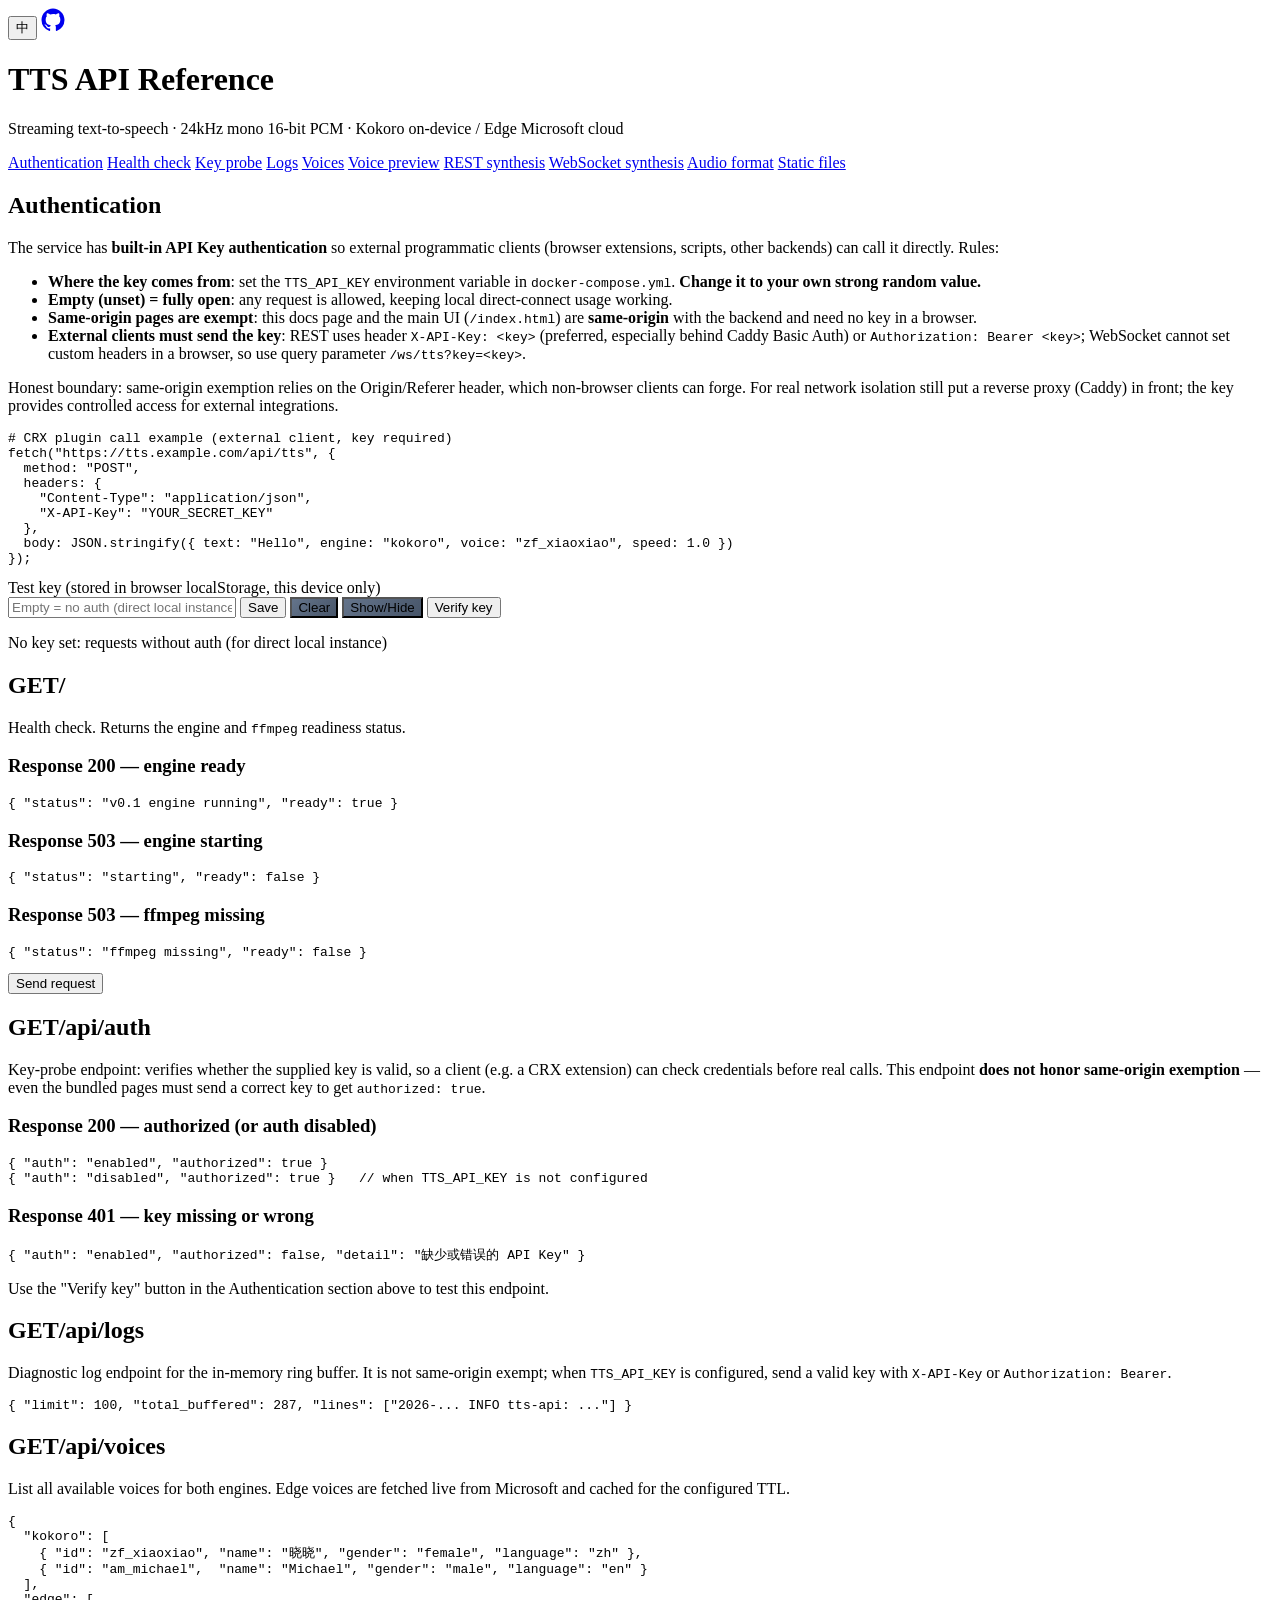
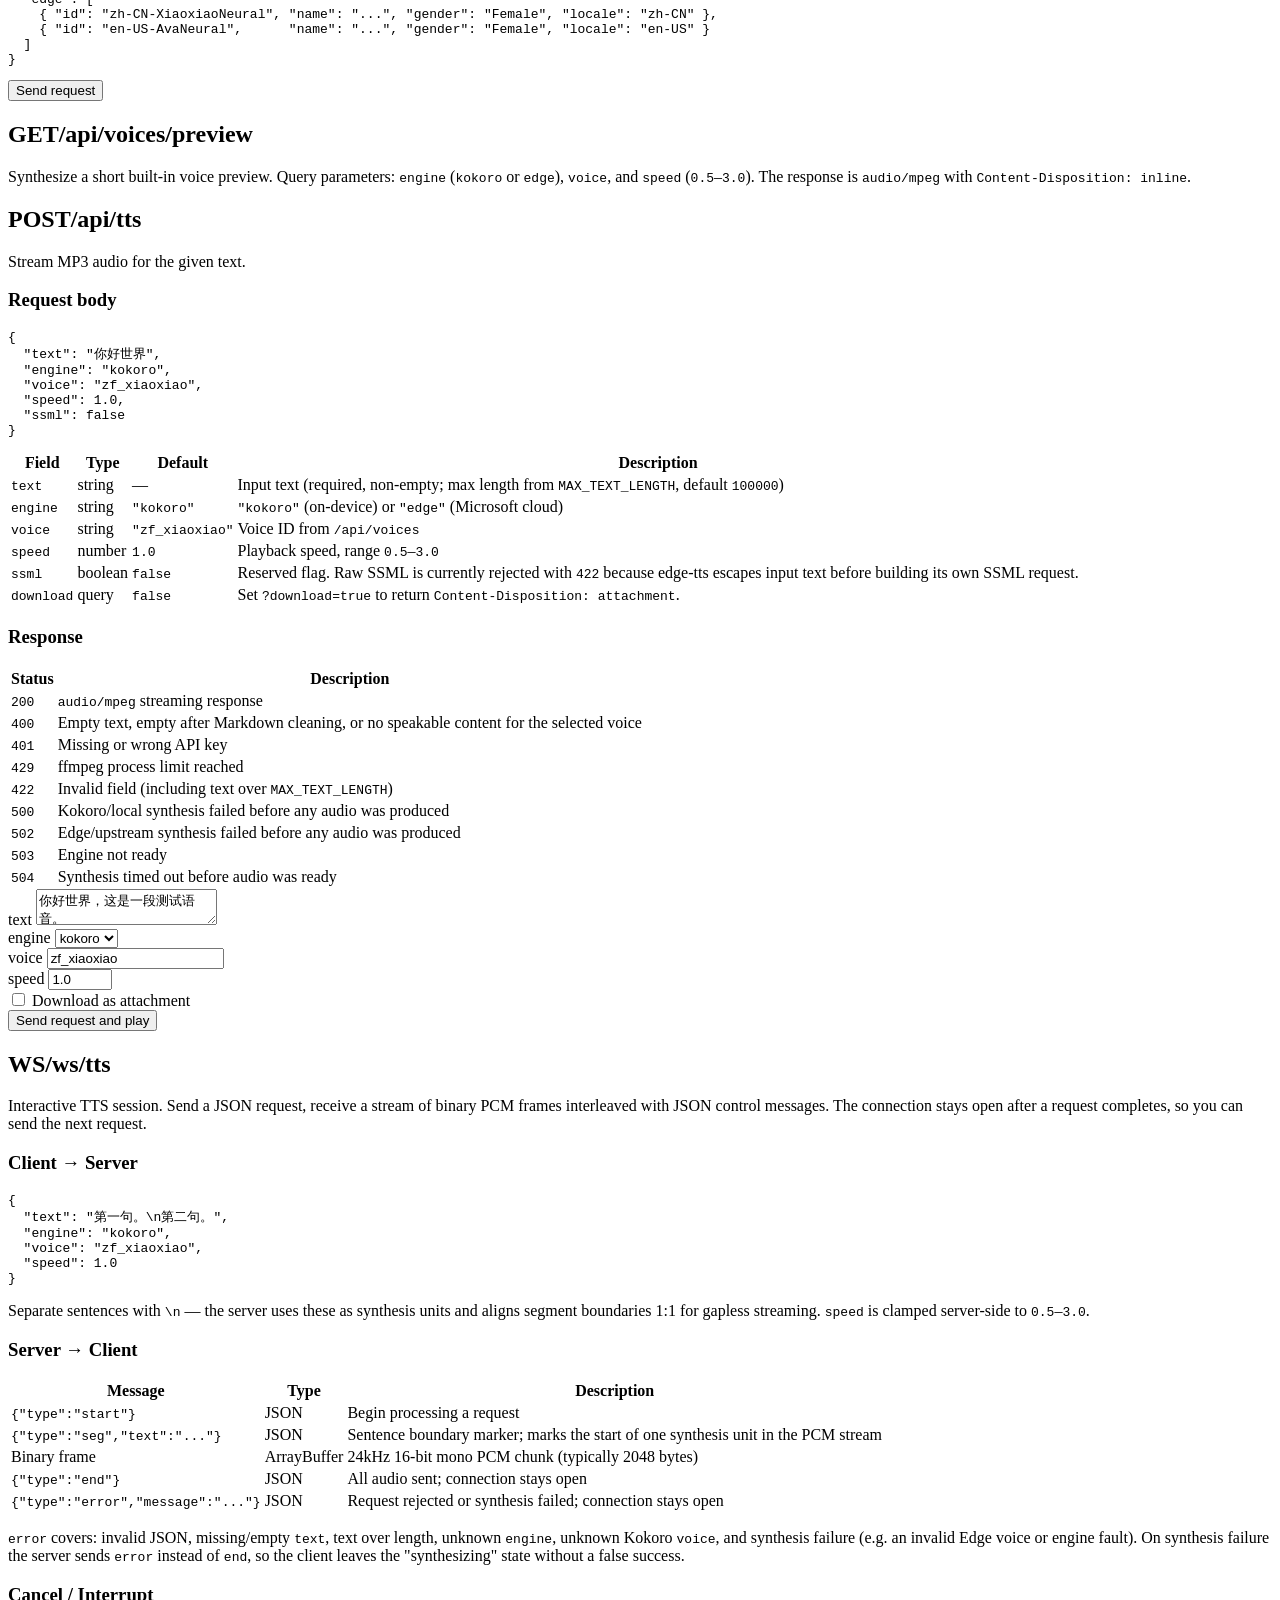
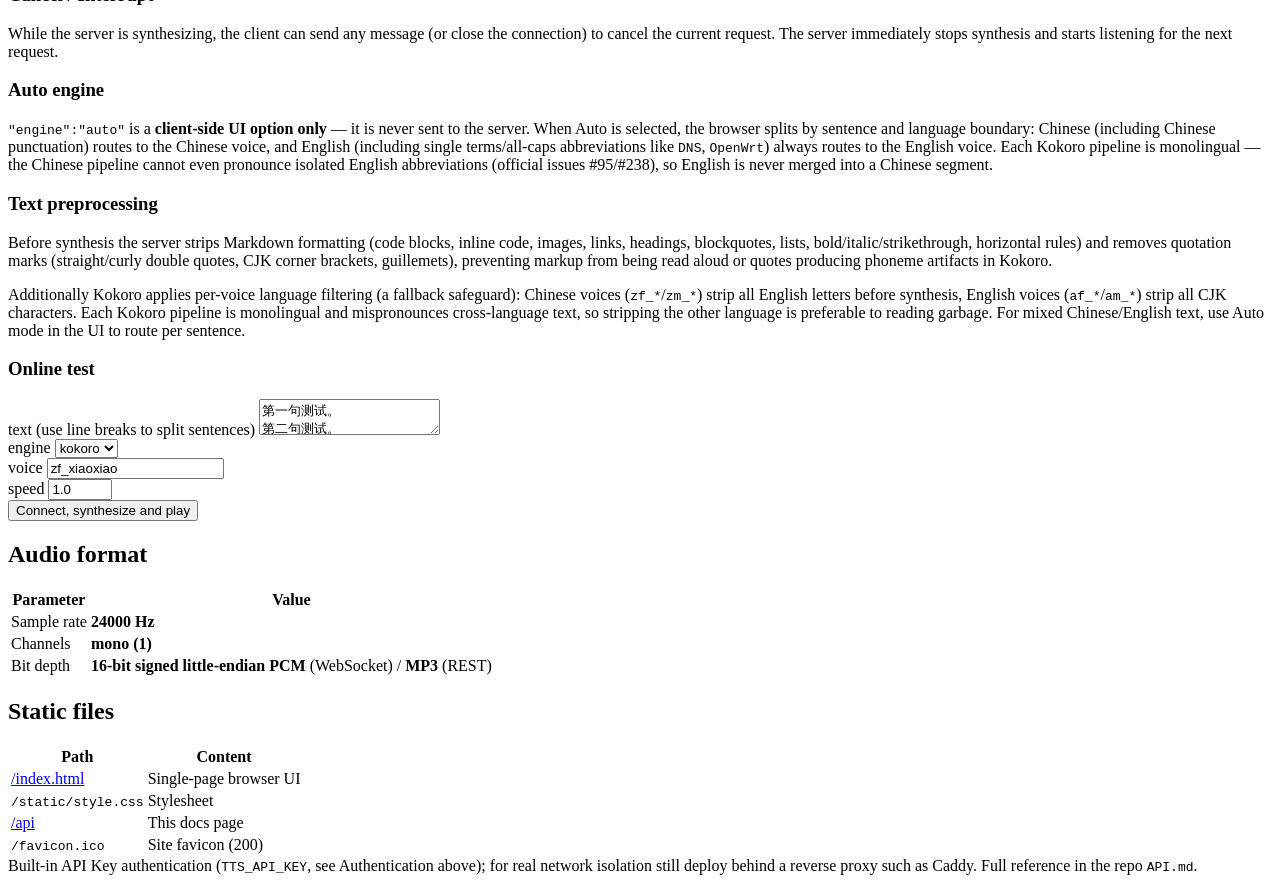
==== api.html @ 34ee11f2 "TTS-API: streamable dual-engine TTS with ready-to-run Docker. Serve the real favicon and TTS-API bra" ====
<!DOCTYPE html>
<html lang="en">
<head>
    <meta charset="UTF-8">
    <meta name="viewport" content="width=device-width, initial-scale=1.0">
    <title id="docTitle">TTS API Reference</title>
    <!-- 样式抽到共享 style.css，全部作用域限定在 body.api-doc 下 -->
    <link rel="stylesheet" href="/static/style.css">
    <link rel="icon" href="/favicon.ico">
</head>
<body class="api-doc">
    <div class="wrap">
        <div class="top-actions">
            <button class="lang-btn" id="langBtn" onclick="toggleLang()" title="中文 / English"><span id="langLabel">中</span></button>
            <a href="https://github.com/babutree/TTS-API" target="_blank" rel="noopener noreferrer" title="GitHub" class="gh-link">
                <svg viewBox="0 0 24 24" width="24" height="24" fill="currentColor" aria-hidden="true">
                    <path d="M12 .5C5.73.5.5 5.73.5 12a11.5 11.5 0 0 0 7.86 10.92c.575.106.785-.25.785-.555 0-.274-.01-1.002-.015-1.967-3.196.695-3.87-1.54-3.87-1.54-.523-1.328-1.276-1.682-1.276-1.682-1.043-.713.08-.699.08-.699 1.153.081 1.76 1.184 1.76 1.184 1.026 1.758 2.692 1.25 3.348.956.104-.743.401-1.25.73-1.538-2.552-.29-5.236-1.276-5.236-5.68 0-1.255.448-2.28 1.183-3.084-.119-.29-.513-1.459.112-3.042 0 0 .965-.309 3.163 1.178a10.98 10.98 0 0 1 2.88-.388c.977.004 1.962.132 2.88.388 2.196-1.487 3.16-1.178 3.16-1.178.626 1.583.232 2.752.114 3.042.737.804 1.182 1.829 1.182 3.084 0 4.415-2.688 5.386-5.248 5.671.413.356.78 1.057.78 2.131 0 1.539-.014 2.779-.014 3.157 0 .308.207.667.79.554A11.5 11.5 0 0 0 23.5 12C23.5 5.73 18.27.5 12 .5z"/>
                </svg>
            </a>
        </div>
        <h1 data-i18n="pageTitle">TTS API Reference</h1>
        <p class="sub" data-i18n="sub">Streaming text-to-speech · 24kHz mono 16-bit PCM · Kokoro on-device / Edge Microsoft cloud</p>

        <div class="toc">
            <a href="#auth" data-i18n="tocAuth">Authentication</a>
            <a href="#health" data-i18n="tocHealth">Health check</a>
            <a href="#auth-probe" data-i18n="tocAuthProbe">Key probe</a>
            <a href="#logs" data-i18n="tocLogs">Logs</a>
            <a href="#voices" data-i18n="tocVoices">Voices</a>
            <a href="#preview" data-i18n="tocPreview">Voice preview</a>
            <a href="#tts" data-i18n="tocTts">REST synthesis</a>
            <a href="#ws" data-i18n="tocWs">WebSocket synthesis</a>
            <a href="#format" data-i18n="tocFormat">Audio format</a>
            <a href="#static" data-i18n="tocStatic">Static files</a>
        </div>

        <h2 id="auth" data-i18n="authTitle">Authentication</h2>
        <p data-i18n-html="authIntro">The service has <strong>built-in API Key authentication</strong> so external programmatic clients (browser extensions, scripts, other backends) can call it directly. Rules:</p>
        <ul>
            <li data-i18n-html="authLi1"><strong>Where the key comes from</strong>: set the <code>TTS_API_KEY</code> environment variable in <code>docker-compose.yml</code>. <strong>Change it to your own strong random value.</strong></li>
            <li data-i18n-html="authLi2"><strong>Empty (unset) = fully open</strong>: any request is allowed, keeping local direct-connect usage working.</li>
            <li data-i18n-html="authLi3"><strong>Same-origin pages are exempt</strong>: this docs page and the main UI (<code>/index.html</code>) are <strong>same-origin</strong> with the backend and need no key in a browser.</li>
            <li data-i18n-html="authLi4"><strong>External clients must send the key</strong>: REST uses header <code>X-API-Key: &lt;key&gt;</code> (preferred, especially behind Caddy Basic Auth) or <code>Authorization: Bearer &lt;key&gt;</code>; WebSocket cannot set custom headers in a browser, so use query parameter <code>/ws/tts?key=&lt;key&gt;</code>.</li>
        </ul>
        <p class="hint" data-i18n="authHint">Honest boundary: same-origin exemption relies on the Origin/Referer header, which non-browser clients can forge. For real network isolation still put a reverse proxy (Caddy) in front; the key provides controlled access for external integrations.</p>
        <pre><code id="authCode"># CRX plugin call example (external client, key required)
fetch("https://tts.example.com/api/tts", {
  method: "POST",
  headers: {
    "Content-Type": "application/json",
    "X-API-Key": "YOUR_SECRET_KEY"
  },
  body: JSON.stringify({ text: "Hello", engine: "kokoro", voice: "zf_xiaoxiao", speed: 1.0 })
});</code></pre>
        <div class="tester">
            <div class="field">
                <label for="apiKey" data-i18n="keyLabel">Test key (stored in browser localStorage, this device only)</label>
                <div class="row-inline">
                    <input id="apiKey" type="password" data-i18n-ph="keyPh" placeholder="Empty = no auth (direct local instance)" autocomplete="off" style="flex:1; min-width:220px;">
                    <button class="btn btn-sm" onclick="saveKey()" data-i18n="btnSave">Save</button>
                    <button class="btn btn-sm" onclick="clearKey()" style="background:linear-gradient(135deg,#64748b,#475569);" data-i18n="btnClear">Clear</button>
                    <button class="btn btn-sm" onclick="toggleKey()" style="background:linear-gradient(135deg,#64748b,#475569);" data-i18n="btnShowHide">Show/Hide</button>
                    <button class="btn btn-sm" onclick="testAuth()" data-i18n="btnVerify">Verify key</button>
                </div>
                <p class="hint" id="keyState"></p>
                <div class="out" id="outAuth"></div>
            </div>
        </div>

        <h2 id="health"><span class="method">GET</span><span class="path">/</span></h2>
        <p data-i18n-html="healthDesc">Health check. Returns the engine and <code>ffmpeg</code> readiness status.</p>
        <h3 data-i18n="healthResp200">Response 200 — engine ready</h3>
        <pre><code>{ "status": "v0.1 engine running", "ready": true }</code></pre>
        <h3 data-i18n="healthResp503">Response 503 — engine starting</h3>
        <pre><code>{ "status": "starting", "ready": false }</code></pre>
        <h3 data-i18n="healthRespFfmpeg">Response 503 — ffmpeg missing</h3>
        <pre><code>{ "status": "ffmpeg missing", "ready": false }</code></pre>
        <div class="tester">
            <div><button class="btn" onclick="testHealth()" data-i18n="btnSend">Send request</button></div>
            <div class="out" id="outHealth"></div>
        </div>

        <h2 id="auth-probe"><span class="method">GET</span><span class="path">/api/auth</span></h2>
        <p data-i18n-html="probeDesc">Key-probe endpoint: verifies whether the supplied key is valid, so a client (e.g. a CRX extension) can check credentials before real calls. This endpoint <strong>does not honor same-origin exemption</strong> — even the bundled pages must send a correct key to get <code>authorized: true</code>.</p>
        <h3 data-i18n="probeResp200">Response 200 — authorized (or auth disabled)</h3>
        <pre><code>{ "auth": "enabled", "authorized": true }
{ "auth": "disabled", "authorized": true }   // when TTS_API_KEY is not configured</code></pre>
        <h3 data-i18n="probeResp401">Response 401 — key missing or wrong</h3>
        <pre><code>{ "auth": "enabled", "authorized": false, "detail": "缺少或错误的 API Key" }</code></pre>
        <p class="hint" data-i18n="probeHint">Use the "Verify key" button in the Authentication section above to test this endpoint.</p>

        <h2 id="logs"><span class="method">GET</span><span class="path">/api/logs</span></h2>
        <p data-i18n-html="logsDesc">Diagnostic log endpoint for the in-memory ring buffer. It is not same-origin exempt; when <code>TTS_API_KEY</code> is configured, send a valid key with <code>X-API-Key</code> or <code>Authorization: Bearer</code>.</p>
        <pre><code>{ "limit": 100, "total_buffered": 287, "lines": ["2026-... INFO tts-api: ..."] }</code></pre>

        <h2 id="voices"><span class="method">GET</span><span class="path">/api/voices</span></h2>
        <p data-i18n="voicesDesc">List all available voices for both engines. Edge voices are fetched live from Microsoft and cached for the configured TTL.</p>
        <pre><code>{
  "kokoro": [
    { "id": "zf_xiaoxiao", "name": "晓晓", "gender": "female", "language": "zh" },
    { "id": "am_michael",  "name": "Michael", "gender": "male", "language": "en" }
  ],
  "edge": [
    { "id": "zh-CN-XiaoxiaoNeural", "name": "...", "gender": "Female", "locale": "zh-CN" },
    { "id": "en-US-AvaNeural",      "name": "...", "gender": "Female", "locale": "en-US" }
  ]
}</code></pre>
        <div class="tester">
            <div><button class="btn" onclick="testVoices()" data-i18n="btnSend">Send request</button></div>
            <div class="out" id="outVoices"></div>
        </div>

        <h2 id="preview"><span class="method">GET</span><span class="path">/api/voices/preview</span></h2>
        <p data-i18n-html="previewDesc">Synthesize a short built-in voice preview. Query parameters: <code>engine</code> (<code>kokoro</code> or <code>edge</code>), <code>voice</code>, and <code>speed</code> (<code>0.5</code>–<code>3.0</code>). The response is <code>audio/mpeg</code> with <code>Content-Disposition: inline</code>.</p>

        <h2 id="tts"><span class="method">POST</span><span class="path">/api/tts</span></h2>
        <p data-i18n="ttsDesc">Stream MP3 audio for the given text.</p>
        <h3 data-i18n="ttsReqBody">Request body</h3>
        <pre><code>{
  "text": "你好世界",
  "engine": "kokoro",
  "voice": "zf_xiaoxiao",
  "speed": 1.0,
  "ssml": false
}</code></pre>
        <table>
            <thead><tr><th data-i18n="thField">Field</th><th data-i18n="thType">Type</th><th data-i18n="thDefault">Default</th><th data-i18n="thDesc">Description</th></tr></thead>
            <tbody>
                <tr><td><code>text</code></td><td>string</td><td>—</td><td data-i18n-html="ttsFieldText">Input text (required, non-empty; max length from <code>MAX_TEXT_LENGTH</code>, default <code>100000</code>)</td></tr>
                <tr><td><code>engine</code></td><td>string</td><td><code>"kokoro"</code></td><td data-i18n-html="ttsFieldEngine"><code>"kokoro"</code> (on-device) or <code>"edge"</code> (Microsoft cloud)</td></tr>
                <tr><td><code>voice</code></td><td>string</td><td><code>"zf_xiaoxiao"</code></td><td data-i18n-html="ttsFieldVoice">Voice ID from <code>/api/voices</code></td></tr>
                <tr><td><code>speed</code></td><td>number</td><td><code>1.0</code></td><td data-i18n-html="ttsFieldSpeed">Playback speed, range <code>0.5</code>–<code>3.0</code></td></tr>
                <tr><td><code>ssml</code></td><td>boolean</td><td><code>false</code></td><td data-i18n-html="ttsFieldSsml">Reserved flag. Raw SSML is currently rejected with <code>422</code>.</td></tr>
                <tr><td><code>download</code></td><td>query</td><td><code>false</code></td><td data-i18n-html="ttsFieldDownload">Set <code>?download=true</code> to return <code>Content-Disposition: attachment</code>.</td></tr>
            </tbody>
        </table>
        <h3 data-i18n="ttsRespTitle">Response</h3>
        <table>
            <thead><tr><th data-i18n="thStatus">Status</th><th data-i18n="thDesc">Description</th></tr></thead>
            <tbody>
                <tr><td><code>200</code></td><td data-i18n-html="ttsResp200"><code>audio/mpeg</code> streaming response</td></tr>
                <tr><td><code>400</code></td><td data-i18n="ttsResp400">Empty text, empty after Markdown cleaning, or no speakable content for the selected voice</td></tr>
                <tr><td><code>401</code></td><td data-i18n="ttsResp401">Missing or wrong API key</td></tr>
                <tr><td><code>429</code></td><td data-i18n="ttsResp429">ffmpeg process limit reached</td></tr>
                <tr><td><code>422</code></td><td data-i18n-html="ttsResp422">Invalid field (including text over <code>MAX_TEXT_LENGTH</code>)</td></tr>
                <tr><td><code>500</code></td><td data-i18n="ttsResp500">Kokoro/local synthesis failed before any audio was produced</td></tr>
                <tr><td><code>502</code></td><td data-i18n="ttsResp502">Edge/upstream synthesis failed before any audio was produced</td></tr>
                <tr><td><code>503</code></td><td data-i18n="ttsResp503">Engine not ready</td></tr>
                <tr><td><code>504</code></td><td data-i18n="ttsResp504">Synthesis timed out before audio was ready</td></tr>
            </tbody>
        </table>
        <div class="tester">
            <div class="field">
                <label for="ttsText">text</label>
                <textarea id="ttsText">你好世界，这是一段测试语音。</textarea>
            </div>
            <div class="field-row">
                <div class="field">
                    <label for="ttsEngine">engine</label>
                    <select id="ttsEngine"><option value="kokoro">kokoro</option><option value="edge">edge</option></select>
                </div>
                <div class="field">
                    <label for="ttsVoice">voice</label>
                    <input id="ttsVoice" value="zf_xiaoxiao">
                </div>
                <div class="field">
                    <label for="ttsSpeed">speed</label>
                    <input id="ttsSpeed" type="number" value="1.0" step="0.05" min="0.5" max="3.0">
                </div>
            </div>
            <label class="check"><input id="ttsDownload" type="checkbox"> <span data-i18n="ttsDownloadLabel">Download as attachment</span></label>
            <div><button class="btn" id="ttsBtn" onclick="testTts()" data-i18n="btnSendPlay">Send request and play</button></div>
            <div class="out" id="outTts"></div>
            <audio id="ttsAudio" controls hidden></audio>
        </div>

        <h2 id="ws"><span class="method">WS</span><span class="path">/ws/tts</span></h2>
        <p data-i18n="wsDesc">Interactive TTS session. Send a JSON request, receive a stream of binary PCM frames interleaved with JSON control messages. The connection stays open after a request completes, so you can send the next request.</p>

        <h3 data-i18n="wsC2S">Client → Server</h3>
        <pre><code>{
  "text": "第一句。\n第二句。",
  "engine": "kokoro",
  "voice": "zf_xiaoxiao",
  "speed": 1.0
}</code></pre>
        <p data-i18n-html="wsC2SNote">Separate sentences with <code>\n</code> — the server uses these as synthesis units and aligns segment boundaries 1:1 for gapless streaming. <code>speed</code> is clamped server-side to <code>0.5</code>–<code>3.0</code>.</p>

        <h3 data-i18n="wsS2C">Server → Client</h3>
        <table>
            <thead><tr><th data-i18n="thMessage">Message</th><th data-i18n="thType">Type</th><th data-i18n="thDesc">Description</th></tr></thead>
            <tbody>
                <tr><td><code>{"type":"start"}</code></td><td>JSON</td><td data-i18n="wsMsgStart">Begin processing a request</td></tr>
                <tr><td><code>{"type":"seg","text":"..."}</code></td><td>JSON</td><td data-i18n="wsMsgSeg">Sentence boundary marker; marks the start of one synthesis unit in the PCM stream</td></tr>
                <tr><td data-i18n="wsMsgBinary">Binary frame</td><td>ArrayBuffer</td><td data-i18n="wsMsgBinaryDesc">24kHz 16-bit mono PCM chunk (typically 2048 bytes)</td></tr>
                <tr><td><code>{"type":"end"}</code></td><td>JSON</td><td data-i18n="wsMsgEnd">All audio sent; connection stays open</td></tr>
                <tr><td><code>{"type":"error","message":"..."}</code></td><td>JSON</td><td data-i18n="wsMsgError">Request rejected or synthesis failed; connection stays open</td></tr>
            </tbody>
        </table>
        <p data-i18n-html="wsErrorDesc"><code>error</code> covers: invalid JSON, missing/empty <code>text</code>, text over length, unknown <code>engine</code>, unknown Kokoro <code>voice</code>, and synthesis failure (e.g. an invalid Edge voice or engine fault). On synthesis failure the server sends <code>error</code> instead of <code>end</code>, so the client leaves the "synthesizing" state without a false success.</p>

        <h3 data-i18n="wsCancelTitle">Cancel / Interrupt</h3>
        <p data-i18n="wsCancelDesc">While the server is synthesizing, the client can send any message (or close the connection) to cancel the current request. The server immediately stops synthesis and starts listening for the next request.</p>

        <h3 data-i18n="wsAutoTitle">Auto engine</h3>
        <p data-i18n-html="wsAutoDesc"><code>"engine":"auto"</code> is a <strong>client-side UI option only</strong> — it is never sent to the server. When Auto is selected, the browser splits by sentence and language boundary: Chinese (including Chinese punctuation) routes to the Chinese voice, and English (including single terms/all-caps abbreviations like <code>DNS</code>, <code>OpenWrt</code>) always routes to the English voice. Each Kokoro pipeline is monolingual — the Chinese pipeline cannot even pronounce isolated English abbreviations (official issues #95/#238), so English is never merged into a Chinese segment.</p>

        <h3 data-i18n="wsPrepTitle">Text preprocessing</h3>
        <p data-i18n="wsPrepDesc1">Before synthesis the server strips Markdown formatting (code blocks, inline code, images, links, headings, blockquotes, lists, bold/italic/strikethrough, horizontal rules) and removes quotation marks (straight/curly double quotes, CJK corner brackets, guillemets), preventing markup from being read aloud or quotes producing phoneme artifacts in Kokoro.</p>
        <p data-i18n-html="wsPrepDesc2">Additionally Kokoro applies per-voice language filtering (a fallback safeguard): Chinese voices (<code>zf_*</code>/<code>zm_*</code>) strip all English letters before synthesis, English voices (<code>af_*</code>/<code>am_*</code>) strip all CJK characters. Each Kokoro pipeline is monolingual and mispronounces cross-language text, so stripping the other language is preferable to reading garbage. For mixed Chinese/English text, use Auto mode in the UI to route per sentence.</p>

        <h3 data-i18n="wsTestTitle">Online test</h3>
        <div class="tester">
            <div class="field">
                <label for="wsText" data-i18n="wsTextLabel">text (use line breaks to split sentences)</label>
                <textarea id="wsText">第一句测试。
第二句测试。</textarea>
            </div>
            <div class="field-row">
                <div class="field">
                    <label for="wsEngine">engine</label>
                    <select id="wsEngine"><option value="kokoro">kokoro</option><option value="edge">edge</option></select>
                </div>
                <div class="field">
                    <label for="wsVoice">voice</label>
                    <input id="wsVoice" value="zf_xiaoxiao">
                </div>
                <div class="field">
                    <label for="wsSpeed">speed</label>
                    <input id="wsSpeed" type="number" value="1.0" step="0.05" min="0.5" max="3.0">
                </div>
            </div>
            <div><button class="btn" id="wsBtn" onclick="testWs()" data-i18n="btnWsConnect">Connect, synthesize and play</button></div>
            <div class="out" id="outWs"></div>
        </div>

        <h2 id="format" data-i18n="formatTitle">Audio format</h2>
        <table>
            <thead><tr><th data-i18n="thParam">Parameter</th><th data-i18n="thValue">Value</th></tr></thead>
            <tbody>
                <tr><td data-i18n="fmtSampleRate">Sample rate</td><td><strong>24000 Hz</strong></td></tr>
                <tr><td data-i18n="fmtChannels">Channels</td><td><strong data-i18n="fmtMono">mono (1)</strong></td></tr>
                <tr><td data-i18n="fmtBitDepth">Bit depth</td><td data-i18n-html="fmtBitDepthVal"><strong>16-bit signed little-endian PCM</strong> (WebSocket) / <strong>MP3</strong> (REST)</td></tr>
            </tbody>
        </table>

        <h2 id="static" data-i18n="staticTitle">Static files</h2>
        <table>
            <thead><tr><th data-i18n="thPath">Path</th><th data-i18n="thContent">Content</th></tr></thead>
            <tbody>
                <tr><td><a href="/index.html">/index.html</a></td><td data-i18n="staticUi">Single-page browser UI</td></tr>
                <tr><td><code>/static/style.css</code></td><td data-i18n="staticCss">Stylesheet</td></tr>
                <tr><td><a href="/api">/api</a></td><td data-i18n="staticDoc">This docs page</td></tr>
                <tr><td><code>/favicon.ico</code></td><td data-i18n="staticFavicon">Site favicon (200)</td></tr>
            </tbody>
        </table>

        <footer data-i18n-html="footer">
            Built-in API Key authentication (<code>TTS_API_KEY</code>, see Authentication above); for real network isolation still deploy behind a reverse proxy such as Caddy. Full reference in the repo <code>API.md</code>.
        </footer>
    </div>

<script>
// ============================================================
// 界面语言 —— 中/英切换，默认英文，记忆到 localStorage
// ============================================================
const I18N = {
    en: {
        docTitle: "TTS API Reference",
        pageTitle: "TTS API Reference",
        sub: "Streaming text-to-speech · 24kHz mono 16-bit PCM · Kokoro on-device / Edge Microsoft cloud",
        tocAuth: "Authentication", tocHealth: "Health check", tocAuthProbe: "Key probe",
        tocLogs: "Logs", tocVoices: "Voices", tocPreview: "Voice preview",
        tocTts: "REST synthesis", tocWs: "WebSocket synthesis",
        tocFormat: "Audio format", tocStatic: "Static files",
        authTitle: "Authentication",
        authIntro: "The service has <strong>built-in API Key authentication</strong> so external programmatic clients (browser extensions, scripts, other backends) can call it directly. Rules:",
        authLi1: "<strong>Where the key comes from</strong>: set the <code>TTS_API_KEY</code> environment variable in <code>docker-compose.yml</code>. <strong>Change it to your own strong random value.</strong>",
        authLi2: "<strong>Empty (unset) = fully open</strong>: any request is allowed, keeping local direct-connect usage working.",
        authLi3: "<strong>Same-origin pages are exempt</strong>: this docs page and the main UI (<code>/index.html</code>) are <strong>same-origin</strong> with the backend and need no key in a browser.",
        authLi4: "<strong>External clients must send the key</strong>: REST uses header <code>X-API-Key: &lt;key&gt;</code> (preferred, especially behind Caddy Basic Auth) or <code>Authorization: Bearer &lt;key&gt;</code>; WebSocket cannot set custom headers in a browser, so use query parameter <code>/ws/tts?key=&lt;key&gt;</code>.",
        authHint: "Honest boundary: same-origin exemption relies on the Origin/Referer header, which non-browser clients can forge. For real network isolation still put a reverse proxy (Caddy) in front; the key provides controlled access for external integrations.",
        authCode: "# CRX plugin call example (external client, key required)\nfetch(\"https://tts.example.com/api/tts\", {\n  method: \"POST\",\n  headers: {\n    \"Content-Type\": \"application/json\",\n    \"X-API-Key\": \"YOUR_SECRET_KEY\"\n  },\n  body: JSON.stringify({ text: \"Hello\", engine: \"kokoro\", voice: \"zf_xiaoxiao\", speed: 1.0 })\n});",
        keyLabel: "Test key (stored in browser localStorage, this device only)",
        keyPh: "Empty = no auth (direct local instance)",
        btnSave: "Save", btnClear: "Clear", btnShowHide: "Show/Hide", btnVerify: "Verify key",
        btnSend: "Send request", btnSendPlay: "Send request and play", btnWsConnect: "Connect, synthesize and play",
        healthDesc: "Health check. Returns the engine and <code>ffmpeg</code> readiness status.",
        healthResp200: "Response 200 — engine ready",
        healthResp503: "Response 503 — engine starting",
        healthRespFfmpeg: "Response 503 — ffmpeg missing",
        probeDesc: "Key-probe endpoint: verifies whether the supplied key is valid, so a client (e.g. a CRX extension) can check credentials before real calls. This endpoint <strong>does not honor same-origin exemption</strong> — even the bundled pages must send a correct key to get <code>authorized: true</code>.",
        probeResp200: "Response 200 — authorized (or auth disabled)",
        probeResp401: "Response 401 — key missing or wrong",
        probeHint: "Use the \"Verify key\" button in the Authentication section above to test this endpoint.",
        logsDesc: "Diagnostic log endpoint for the in-memory ring buffer. It is not same-origin exempt; when <code>TTS_API_KEY</code> is configured, send a valid key with <code>X-API-Key</code> or <code>Authorization: Bearer</code>.",
        voicesDesc: "List all available voices for both engines. Edge voices are fetched live from Microsoft and cached for the configured TTL.",
        previewDesc: "Synthesize a short built-in voice preview. Query parameters: <code>engine</code> (<code>kokoro</code> or <code>edge</code>), <code>voice</code>, and <code>speed</code> (<code>0.5</code>–<code>3.0</code>). The response is <code>audio/mpeg</code> with <code>Content-Disposition: inline</code>.",
        ttsDesc: "Stream MP3 audio for the given text.",
        ttsReqBody: "Request body",
        thField: "Field", thType: "Type", thDefault: "Default", thDesc: "Description",
        thStatus: "Status", thMessage: "Message", thParam: "Parameter", thValue: "Value",
        thPath: "Path", thContent: "Content",
        ttsFieldText: "Input text (required, non-empty; max length from <code>MAX_TEXT_LENGTH</code>, default <code>100000</code>)",
        ttsFieldEngine: "<code>\"kokoro\"</code> (on-device) or <code>\"edge\"</code> (Microsoft cloud)",
        ttsFieldVoice: "Voice ID from <code>/api/voices</code>",
        ttsFieldSpeed: "Playback speed, range <code>0.5</code>–<code>3.0</code>",
        ttsFieldSsml: "Reserved flag. Raw SSML is currently rejected with <code>422</code> because edge-tts escapes input text before building its own SSML request.",
        ttsFieldDownload: "Set <code>?download=true</code> to return <code>Content-Disposition: attachment</code>.",
        ttsRespTitle: "Response",
        ttsResp200: "<code>audio/mpeg</code> streaming response",
        ttsResp400: "Empty text, empty after Markdown cleaning, or no speakable content for the selected voice",
        ttsResp401: "Missing or wrong API key",
        ttsResp429: "ffmpeg process limit reached",
        ttsResp422: "Invalid field (including text over <code>MAX_TEXT_LENGTH</code>)",
        ttsResp500: "Kokoro/local synthesis failed before any audio was produced",
        ttsResp502: "Edge/upstream synthesis failed before any audio was produced",
        ttsResp503: "Engine not ready",
        ttsResp504: "Synthesis timed out before audio was ready",
        ttsDownloadLabel: "Download as attachment",
        wsDesc: "Interactive TTS session. Send a JSON request, receive a stream of binary PCM frames interleaved with JSON control messages. The connection stays open after a request completes, so you can send the next request.",
        wsC2S: "Client → Server",
        wsC2SNote: "Separate sentences with <code>\\n</code> — the server uses these as synthesis units and aligns segment boundaries 1:1 for gapless streaming. <code>speed</code> is clamped server-side to <code>0.5</code>–<code>3.0</code>.",
        wsS2C: "Server → Client",
        wsMsgStart: "Begin processing a request",
        wsMsgSeg: "Sentence boundary marker; marks the start of one synthesis unit in the PCM stream",
        wsMsgBinary: "Binary frame",
        wsMsgBinaryDesc: "24kHz 16-bit mono PCM chunk (typically 2048 bytes)",
        wsMsgEnd: "All audio sent; connection stays open",
        wsMsgError: "Request rejected or synthesis failed; connection stays open",
        wsErrorDesc: "<code>error</code> covers: invalid JSON, missing/empty <code>text</code>, text over length, unknown <code>engine</code>, unknown Kokoro <code>voice</code>, and synthesis failure (e.g. an invalid Edge voice or engine fault). On synthesis failure the server sends <code>error</code> instead of <code>end</code>, so the client leaves the \"synthesizing\" state without a false success.",
        wsCancelTitle: "Cancel / Interrupt",
        wsCancelDesc: "While the server is synthesizing, the client can send any message (or close the connection) to cancel the current request. The server immediately stops synthesis and starts listening for the next request.",
        wsAutoTitle: "Auto engine",
        wsAutoDesc: "<code>\"engine\":\"auto\"</code> is a <strong>client-side UI option only</strong> — it is never sent to the server. When Auto is selected, the browser splits by sentence and language boundary: Chinese (including Chinese punctuation) routes to the Chinese voice, and English (including single terms/all-caps abbreviations like <code>DNS</code>, <code>OpenWrt</code>) always routes to the English voice. Each Kokoro pipeline is monolingual — the Chinese pipeline cannot even pronounce isolated English abbreviations (official issues #95/#238), so English is never merged into a Chinese segment.",
        wsPrepTitle: "Text preprocessing",
        wsPrepDesc1: "Before synthesis the server strips Markdown formatting (code blocks, inline code, images, links, headings, blockquotes, lists, bold/italic/strikethrough, horizontal rules) and removes quotation marks (straight/curly double quotes, CJK corner brackets, guillemets), preventing markup from being read aloud or quotes producing phoneme artifacts in Kokoro.",
        wsPrepDesc2: "Additionally Kokoro applies per-voice language filtering (a fallback safeguard): Chinese voices (<code>zf_*</code>/<code>zm_*</code>) strip all English letters before synthesis, English voices (<code>af_*</code>/<code>am_*</code>) strip all CJK characters. Each Kokoro pipeline is monolingual and mispronounces cross-language text, so stripping the other language is preferable to reading garbage. For mixed Chinese/English text, use Auto mode in the UI to route per sentence.",
        wsTestTitle: "Online test",
        wsTextLabel: "text (use line breaks to split sentences)",
        formatTitle: "Audio format",
        fmtSampleRate: "Sample rate", fmtChannels: "Channels", fmtMono: "mono (1)",
        fmtBitDepth: "Bit depth",
        fmtBitDepthVal: "<strong>16-bit signed little-endian PCM</strong> (WebSocket) / <strong>MP3</strong> (REST)",
        staticTitle: "Static files",
        staticUi: "Single-page browser UI", staticCss: "Stylesheet",
        staticDoc: "This docs page", staticFavicon: "Site favicon (200)",
        footer: "Built-in API Key authentication (<code>TTS_API_KEY</code>, see Authentication above); for real network isolation still deploy behind a reverse proxy such as Caddy. Full reference in the repo <code>API.md</code>.",
        // 动态字符串
        dynVerifying: "Verifying…", dynRequesting: "Requesting…",
        dyn401Proxy: "(Reverse proxy returned 401: Caddy login auth may have failed, not a backend key error)",
        dynEmptyResp: "(empty response)",
        dynReqFail: "Request failed: ",
        dynKeySaved: (n) => `Key saved (length ${n}); REST requests send X-API-Key, WS sends ?key=`,
        dynKeyNone: "No key set: requests without auth (for direct local instance)",
        dynVoicesHead: (kc, ec, status) => `HTTP ${status} · kokoro ${kc} · edge ${ec}\n\n`,
        dynTruncated: "\n… (truncated)",
        dynWsConnect: (u) => `Connecting ${u}`,
        dynWsCreateFail: "Failed to create WebSocket: ",
        dynWsConnected: "Connected, sending request…",
        dynWsEnd: (b, s) => `← end · received ${b} bytes PCM (${s}s)`,
        dynWsError: "WebSocket error",
        dynWsClosed: "Connection closed",
        dynTtsGot: (kb, type) => `HTTP 200 · received ${kb} KB (${type}), playing`,
        dynNoAudio: "No audio data, skipping playback",
        dynPlaying: "Playing synthesized audio…",
        dynPlayFail: "Playback failed: ",
        outPlaceholder: "Response will appear here…",
    },
    zh: {
        docTitle: "TTS API 文档",
        pageTitle: "TTS API 文档",
        sub: "流式文本转语音服务 · 24kHz 单声道 16-bit PCM · Kokoro 本机合成 / Edge 微软在线",
        tocAuth: "鉴权密钥", tocHealth: "健康检查", tocAuthProbe: "密钥探测",
        tocLogs: "日志", tocVoices: "音色列表", tocPreview: "音色试听",
        tocTts: "REST 合成", tocWs: "WebSocket 合成",
        tocFormat: "音频格式", tocStatic: "静态资源",
        authTitle: "鉴权密钥",
        authIntro: "本服务<strong>内置 API Key 鉴权</strong>，用于让外部程序化客户端（如浏览器扩展 CRX、脚本、其他后端）合法接入。规则：",
        authLi1: "<strong>密钥从哪来</strong>：在 <code>docker-compose.yml</code> 的 <code>TTS_API_KEY</code> 环境变量中配置，<strong>请自行改成你自己的强随机值</strong>。",
        authLi2: "<strong>未配置（留空）= 完全开放</strong>：兼容本地直连，任意请求放行。",
        authLi3: "<strong>自有页面免密</strong>：本文档页与主 UI（<code>/index.html</code>）与后端<strong>同源</strong>，浏览器直接使用时无需密钥。",
        authLi4: "<strong>外部客户端需带密钥</strong>：REST 优先用请求头 <code>X-API-Key: &lt;密钥&gt;</code>（尤其适合 Caddy Basic Auth 前置场景），也支持 <code>Authorization: Bearer &lt;密钥&gt;</code>；WebSocket 浏览器无法设自定义头，用查询参数 <code>/ws/tts?key=&lt;密钥&gt;</code>。",
        authHint: "诚实边界：同源免密基于 Origin/Referer 头，非浏览器客户端可伪造。真正的网络隔离仍建议由反向代理（Caddy）兜底；此处密钥用于为外部集成提供受控接入能力。",
        authCode: "# CRX 插件调用示例（外部客户端，需带密钥）\nfetch(\"https://tts.example.com/api/tts\", {\n  method: \"POST\",\n  headers: {\n    \"Content-Type\": \"application/json\",\n    \"X-API-Key\": \"YOUR_SECRET_KEY\"\n  },\n  body: JSON.stringify({ text: \"你好\", engine: \"kokoro\", voice: \"zf_xiaoxiao\", speed: 1.0 })\n});",
        keyLabel: "测试用密钥（保存在浏览器 localStorage，仅本机）",
        keyPh: "留空 = 不带鉴权（直连本地实例）",
        btnSave: "保存", btnClear: "清除", btnShowHide: "显示/隐藏", btnVerify: "校验密钥",
        btnSend: "发送请求", btnSendPlay: "发送请求并播放", btnWsConnect: "连接并合成播放",
        healthDesc: "健康检查，返回引擎与 <code>ffmpeg</code> 就绪状态。",
        healthResp200: "响应 200 — 引擎就绪",
        healthResp503: "响应 503 — 引擎启动中",
        healthRespFfmpeg: "响应 503 — ffmpeg 缺失",
        probeDesc: "密钥探测端点：校验携带的密钥是否有效，供客户端（如 CRX）在正式调用前验证密钥。此端点<strong>不走同源免密</strong>，即便自有页面也需带正确密钥才返回 <code>authorized: true</code>。",
        probeResp200: "响应 200 — 已授权（或服务未启用鉴权）",
        probeResp401: "响应 401 — 密钥缺失或错误",
        probeHint: "用上方「鉴权密钥」区的「校验密钥」按钮即可测试此端点。",
        logsDesc: "内存环形缓冲区的诊断日志端点。此端点不走同源免密；配置 <code>TTS_API_KEY</code> 后，必须用 <code>X-API-Key</code> 或 <code>Authorization: Bearer</code> 携带有效密钥。",
        voicesDesc: "列出两种引擎的全部可用音色。Edge 音色实时从微软拉取，并按配置的 TTL 缓存。",
        previewDesc: "合成一段内置短音色试听。查询参数：<code>engine</code>（<code>kokoro</code> 或 <code>edge</code>）、<code>voice</code>、<code>speed</code>（<code>0.5</code>–<code>3.0</code>）。响应为 <code>audio/mpeg</code>，并使用 <code>Content-Disposition: inline</code>。",
        ttsDesc: "为给定文本流式返回 MP3 音频。",
        ttsReqBody: "请求体",
        thField: "字段", thType: "类型", thDefault: "默认", thDesc: "说明",
        thStatus: "状态码", thMessage: "消息", thParam: "参数", thValue: "值",
        thPath: "路径", thContent: "内容",
        ttsFieldText: "输入文本（必填、非空，最大长度由 <code>MAX_TEXT_LENGTH</code> 控制，默认 <code>100000</code>）",
        ttsFieldEngine: "<code>\"kokoro\"</code>（本机）或 <code>\"edge\"</code>（微软云端）",
        ttsFieldVoice: "取自 <code>/api/voices</code> 的音色 ID",
        ttsFieldSpeed: "语速，范围 <code>0.5</code>–<code>3.0</code>",
        ttsFieldSsml: "预留字段。当前会显式拒绝原始 SSML 并返回 <code>422</code>，因为 edge-tts 会先转义输入文本再生成自己的 SSML 请求。",
        ttsFieldDownload: "设置 <code>?download=true</code> 返回 <code>Content-Disposition: attachment</code>。",
        ttsRespTitle: "响应",
        ttsResp200: "<code>audio/mpeg</code> 流式响应",
        ttsResp400: "文本为空、经 Markdown 清洗后为空，或所选音色无可发音内容",
        ttsResp401: "密钥缺失或错误",
        ttsResp429: "ffmpeg 子进程并发达到上限",
        ttsResp422: "字段非法（含文本超过 <code>MAX_TEXT_LENGTH</code>）",
        ttsResp500: "Kokoro / 本机合成在产出音频前失败",
        ttsResp502: "Edge / 上游合成在产出音频前失败",
        ttsResp503: "引擎未就绪",
        ttsResp504: "首段音频就绪前合成超时",
        ttsDownloadLabel: "作为附件下载",
        wsDesc: "交互式 TTS 会话。发送 JSON 请求，接收二进制 PCM 帧与 JSON 控制消息交错的流。连接在一次请求完成后保持打开，可继续发下一个请求。",
        wsC2S: "客户端 → 服务端",
        wsC2SNote: "用 <code>\\n</code> 分隔句子——服务端以此为合成单元，段边界 1:1 对齐，实现无缝流式播放。<code>speed</code> 服务端会钳制到 <code>0.5</code>–<code>3.0</code>。",
        wsS2C: "服务端 → 客户端",
        wsMsgStart: "开始处理请求",
        wsMsgSeg: "句边界标记，标识 PCM 流中一个合成单元的起点",
        wsMsgBinary: "二进制帧",
        wsMsgBinaryDesc: "24kHz 16-bit 单声道 PCM 块（通常 2048 字节）",
        wsMsgEnd: "音频发送完毕，连接保持打开",
        wsMsgError: "请求被拒或合成失败，连接保持打开",
        wsErrorDesc: "<code>error</code> 覆盖：非法 JSON、缺失/空 <code>text</code>、文本超长、未知 <code>engine</code>、未知 Kokoro <code>voice</code>、合成失败（如非法 Edge 音色或引擎故障）。合成失败时服务端发 <code>error</code> 而非 <code>end</code>，客户端据此脱离「合成中」状态，不伪装成功。",
        wsCancelTitle: "取消 / 打断",
        wsCancelDesc: "合成期间，客户端发送任意消息（或关闭连接）即可取消当前请求。服务端立即停止合成并开始监听下一个请求。",
        wsAutoTitle: "Auto 引擎",
        wsAutoDesc: "<code>\"engine\":\"auto\"</code> 是<strong>纯前端 UI 选项</strong>，从不发往服务端。选中 Auto 时，浏览器按句与语言边界切分：中文（含中文标点）路由到中文音色，英文（含单个术语/全大写缩写如 <code>DNS</code>、<code>OpenWrt</code>）一律路由到英文音色。Kokoro 每个 pipeline 单语言，中文 pipeline 连孤立英文缩写都读不出（官方 issue #95/#238），故绝不把英文合并进中文段。",
        wsPrepTitle: "文本预处理",
        wsPrepDesc1: "服务端合成前自动剥离 Markdown 标记（代码块、行内代码、图片、链接、标题、引用、列表、粗体/斜体/删除线、分隔线）并移除引号（直/弯双引号、中文方括号引号、书名号），避免标记被读出或引号在 Kokoro 中产生音素杂音。",
        wsPrepDesc2: "此外 Kokoro 按音色做语言过滤（兜底防线）：中文音色（<code>zf_*</code>/<code>zm_*</code>）合成前剥离全部英文字母，英文音色（<code>af_*</code>/<code>am_*</code>）剥离全部 CJK 字符。Kokoro 每个 pipeline 单语言、跨语言必读错，故剥离另一语言比硬读乱码更可接受。混合中英文本请在 UI 使用 Auto 模式按句路由到对应音色。",
        wsTestTitle: "在线测试",
        wsTextLabel: "text（可用换行分句）",
        formatTitle: "音频格式",
        fmtSampleRate: "采样率", fmtChannels: "声道", fmtMono: "单声道 (mono)",
        fmtBitDepth: "位深",
        fmtBitDepthVal: "<strong>16-bit 有符号小端 PCM</strong>（WebSocket）/ <strong>MP3</strong>（REST）",
        staticTitle: "静态资源",
        staticUi: "单页浏览器 UI", staticCss: "样式表",
        staticDoc: "本文档页", staticFavicon: "站点 favicon (200)",
        footer: "内置 API Key 鉴权（<code>TTS_API_KEY</code>，见上方「鉴权密钥」）；真正的网络隔离仍建议部署在 Caddy 等反向代理之后。完整参考见仓库 <code>API.md</code>。",
        // 动态字符串
        dynVerifying: "校验中…", dynRequesting: "请求中…",
        dyn401Proxy: "(反向代理返回 401：可能是 Caddy 登录认证未通过，而非后端密钥错误)",
        dynEmptyResp: "(空响应)",
        dynReqFail: "请求失败：",
        dynKeySaved: (n) => `已保存密钥（长度 ${n}），REST 请求将带 X-API-Key 头，WS 将带 ?key=`,
        dynKeyNone: "未设置密钥：请求不带鉴权（适用于直连本地实例）",
        dynVoicesHead: (kc, ec, status) => `HTTP ${status} · kokoro ${kc} 个 · edge ${ec} 个\n\n`,
        dynTruncated: "\n… (已截断)",
        dynWsConnect: (u) => `连接 ${u}`,
        dynWsCreateFail: "创建 WebSocket 失败：",
        dynWsConnected: "已连接，发送请求…",
        dynWsEnd: (b, s) => `← end · 共收到 ${b} 字节 PCM（${s} 秒）`,
        dynWsError: "WebSocket 错误",
        dynWsClosed: "连接已关闭",
        dynTtsGot: (kb, type) => `HTTP 200 · 收到 ${kb} KB (${type})，已开始播放`,
        dynNoAudio: "无音频数据，跳过播放",
        dynPlaying: "正在播放合成音频…",
        dynPlayFail: "播放失败：",
        outPlaceholder: "响应将显示在这里…",
    },
};
let currentLang = localStorage.getItem("apiLang") === "zh" ? "zh" : "en";
function t(key) { return (I18N[currentLang] && I18N[currentLang][key]) || key; }

function applyLang() {
    const dict = I18N[currentLang];
    document.querySelectorAll("[data-i18n]").forEach(el => {
        const k = el.getAttribute("data-i18n");
        if (dict[k] !== undefined) el.textContent = dict[k];
    });
    document.querySelectorAll("[data-i18n-html]").forEach(el => {
        const k = el.getAttribute("data-i18n-html");
        if (dict[k] !== undefined) el.innerHTML = dict[k];
    });
    document.querySelectorAll("[data-i18n-ph]").forEach(el => {
        const k = el.getAttribute("data-i18n-ph");
        if (dict[k] !== undefined) el.setAttribute("placeholder", dict[k]);
    });
    const authCode = document.getElementById("authCode");
    if (authCode) authCode.textContent = dict.authCode;
    document.querySelectorAll(".out").forEach(el => {
        el.dataset.placeholder = t("outPlaceholder");
    });
    document.documentElement.lang = currentLang === "zh" ? "zh-CN" : "en";
    document.title = t("docTitle");
    document.getElementById("langLabel").textContent = currentLang === "zh" ? "EN" : "中";
    refreshKeyState();
}
function toggleLang() {
    currentLang = currentLang === "zh" ? "en" : "zh";
    localStorage.setItem("apiLang", currentLang);
    applyLang();
}

// ============================================================
// 鉴权密钥：存 localStorage，仅本机。REST 走 X-API-Key，WS 走 ?key= 查询参数。
// ============================================================
const KEY_STORE = "tts_api_key";
const keyInput = document.getElementById("apiKey");
const keyState = document.getElementById("keyState");

function loadKey() {
    keyInput.value = localStorage.getItem(KEY_STORE) || "";
    refreshKeyState();
}
function saveKey() {
    localStorage.setItem(KEY_STORE, keyInput.value);
    refreshKeyState();
}
function clearKey() {
    localStorage.removeItem(KEY_STORE);
    keyInput.value = "";
    refreshKeyState();
}
function toggleKey() {
    keyInput.type = keyInput.type === "password" ? "text" : "password";
}
function currentKey() { return (localStorage.getItem(KEY_STORE) || "").trim(); }
function refreshKeyState() {
    const k = currentKey();
    keyState.textContent = k ? t("dynKeySaved")(k.length) : t("dynKeyNone");
}
// REST 请求头：有密钥则附加 X-API-Key。
// 刻意不用 Authorization: Bearer——反向代理(Caddy)的登录认证走 Authorization: Basic，
// 若此处用 Authorization 头会覆盖浏览器缓存的 Basic 凭证，导致 Caddy 反复弹原生登录框。
// 后端同时支持 X-API-Key(见 app.py _extract_rest_key)，用它可与 Basic Auth 共存。
function authHeaders(extra) {
    const h = extra ? { ...extra } : {};
    const k = currentKey();
    if (k) h["X-API-Key"] = k;
    return h;
}

// ---- 输出辅助 ----
function setOut(id, text, cls) {
    const el = document.getElementById(id);
    el.textContent = text;
    el.className = "out" + (cls ? " " + cls : "");
}

// ---- GET /api/auth：校验当前密钥 ----
async function testAuth() {
    setOut("outAuth", t("dynVerifying"));
    try {
        const r = await fetch("/api/auth", { headers: authHeaders() });
        // 先读文本再尝试解析：反代(Caddy)的 401 挑战常返回空 body 或 HTML，
        // 直接 r.json() 会抛 "Unexpected end of JSON input"，掩盖真实的 401 状态。
        const body = await r.text();
        let shown = body;
        try { shown = JSON.stringify(JSON.parse(body), null, 2); } catch (_) {}
        if (r.status === 401 && !body.trim().startsWith("{")) {
            shown = t("dyn401Proxy");
        }
        setOut("outAuth", `HTTP ${r.status}\n\n${shown || t("dynEmptyResp")}`, r.ok ? "ok" : "err");
    } catch (e) {
        setOut("outAuth", t("dynReqFail") + e.message, "err");
    }
}

// ---- GET / ----
async function testHealth() {
    setOut("outHealth", t("dynRequesting"));
    try {
        const r = await fetch("/", { headers: authHeaders() });
        const body = await r.text();
        setOut("outHealth", `HTTP ${r.status}\n\n${body}`, r.ok ? "ok" : "err");
    } catch (e) {
        setOut("outHealth", t("dynReqFail") + e.message, "err");
    }
}

// ---- GET /api/voices ----
async function testVoices() {
    setOut("outVoices", t("dynRequesting"));
    try {
        const r = await fetch("/api/voices", { headers: authHeaders() });
        // 先读文本再解析：反代(Caddy)的 401 挑战常返回空 body 或 HTML，
        // 直接 r.json() 会抛 "Unexpected end of JSON input"，掩盖真实的 401 状态。
        const body = await r.text();
        let data = null;
        try { data = JSON.parse(body); } catch (_) {}
        if (!data) {
            const hint = r.status === 401 ? t("dyn401Proxy") : (body || t("dynEmptyResp"));
            setOut("outVoices", `HTTP ${r.status}\n\n${hint}`, "err");
            return;
        }
        const kc = (data.kokoro || []).length, ec = (data.edge || []).length;
        const preview = JSON.stringify(data, null, 2);
        const head = t("dynVoicesHead")(kc, ec, r.status);
        setOut("outVoices", head + (preview.length > 4000 ? preview.slice(0, 4000) + t("dynTruncated") : preview), r.ok ? "ok" : "err");
    } catch (e) {
        setOut("outVoices", t("dynReqFail") + e.message, "err");
    }
}

// ---- POST /api/tts ----
async function testTts() {
    const btn = document.getElementById("ttsBtn");
    const audio = document.getElementById("ttsAudio");
    btn.disabled = true;
    setOut("outTts", t("dynRequesting"));
    audio.hidden = true;
    try {
        const payload = {
            text: document.getElementById("ttsText").value,
            engine: document.getElementById("ttsEngine").value,
            voice: document.getElementById("ttsVoice").value.trim(),
            speed: parseFloat(document.getElementById("ttsSpeed").value) || 1.0,
            ssml: false,
        };
        const endpoint = "/api/tts" + (document.getElementById("ttsDownload").checked ? "?download=true" : "");
        const r = await fetch(endpoint, {
            method: "POST",
            headers: authHeaders({ "Content-Type": "application/json" }),
            body: JSON.stringify(payload),
        });
        if (!r.ok) {
            const err = await r.text();
            setOut("outTts", `HTTP ${r.status}\n\n${err}`, "err");
            return;
        }
        const blob = await r.blob();
        const url = URL.createObjectURL(blob);
        if (audio.dataset.url) URL.revokeObjectURL(audio.dataset.url);
        audio.src = url;
        audio.dataset.url = url;
        audio.hidden = false;
        audio.play().catch(() => {});
        setOut("outTts", t("dynTtsGot")((blob.size / 1024).toFixed(1), blob.type), "ok");
    } catch (e) {
        setOut("outTts", t("dynReqFail") + e.message, "err");
    } finally {
        btn.disabled = false;
    }
}

// ---- WS /ws/tts ----
// 累积全部 PCM，收到 end 后合成一个 AudioBuffer 播放(测试工具简化版,不做无缝流式)
const WS_SAMPLE_RATE = 24000;
async function testWs() {
    const btn = document.getElementById("wsBtn");
    btn.disabled = true;
    const log = [];
    const chunks = [];
    let bytes = 0;
    const push = (line) => { log.push(line); setOut("outWs", log.join("\n")); };

    const key = currentKey();
    const proto = location.protocol === "https:" ? "wss://" : "ws://";
    const url = `${proto}${location.host}/ws/tts` + (key ? `?key=${encodeURIComponent(key)}` : "");
    push(t("dynWsConnect")(url.replace(/key=[^&]+/, "key=***")));

    let ws;
    try {
        ws = new WebSocket(url);
    } catch (e) {
        push(t("dynWsCreateFail") + e.message);
        setOut("outWs", log.join("\n"), "err");
        btn.disabled = false;
        return;
    }
    ws.binaryType = "arraybuffer";

    const finish = (cls) => {
        // 终态：清空 onclose，避免随后的 ws.close() 触发 onclose 用无 cls 的 setOut
        // 覆盖最终 ok/err 边框色(否则成功也不显示绿框)。close 仍会执行,只是不再改 UI class。
        ws.onclose = null;
        setOut("outWs", log.join("\n"), cls);
        btn.disabled = false;
    };

    ws.onopen = () => {
        push(t("dynWsConnected"));
        ws.send(JSON.stringify({
            text: document.getElementById("wsText").value,
            engine: document.getElementById("wsEngine").value,
            voice: document.getElementById("wsVoice").value.trim(),
            speed: parseFloat(document.getElementById("wsSpeed").value) || 1.0,
        }));
    };
    ws.onmessage = (e) => {
        if (typeof e.data !== "string") {
            bytes += e.data.byteLength;
            chunks.push(new Int16Array(e.data));
            return;
        }
        let meta;
        try { meta = JSON.parse(e.data); } catch (_) { return; }
        if (meta.type === "start") push("← start");
        else if (meta.type === "seg") push(`← seg: ${JSON.stringify(meta.text)}`);
        else if (meta.type === "error") {
            push(`← error: ${meta.message}`);
            try { ws.close(); } catch (_) {}
            finish("err");
        } else if (meta.type === "end") {
            push(t("dynWsEnd")(bytes, (bytes / 2 / WS_SAMPLE_RATE).toFixed(2)));
            try { ws.close(); } catch (_) {}
            finish(playPcm(chunks, push) ? "ok" : "err");
        }
    };
    ws.onerror = () => { push(t("dynWsError")); finish("err"); };
    ws.onclose = () => { push(t("dynWsClosed")); finish("err"); };
}

function playPcm(chunks, push) {
    const total = chunks.reduce((n, c) => n + c.length, 0);
    if (!total) { push(t("dynNoAudio")); return false; }
    const f32 = new Float32Array(total);
    let off = 0;
    for (const c of chunks) {
        for (let i = 0; i < c.length; i++) f32[off + i] = c[i] / 32768;
        off += c.length;
    }
    let ctx = null;
    try {
        ctx = new (window.AudioContext || window.webkitAudioContext)({ sampleRate: WS_SAMPLE_RATE });
        const buf = ctx.createBuffer(1, total, WS_SAMPLE_RATE);
        buf.copyToChannel(f32, 0);
        const src = ctx.createBufferSource();
        src.buffer = buf;
        src.connect(ctx.destination);
        src.onended = () => { ctx.close().catch(() => {}); };
        src.start();
        push(t("dynPlaying"));
        return true;
    } catch (e) {
        // 异常路径(如 createBuffer/start 抛错)：onended 不会触发,须就地关闭 ctx 避免泄漏
        if (ctx) ctx.close().catch(() => {});
        push(t("dynPlayFail") + e.message);
        return false;
    }
}

// 初始化：应用语言(默认英文)后加载密钥
applyLang();
loadKey();
</script>
</body>
</html>
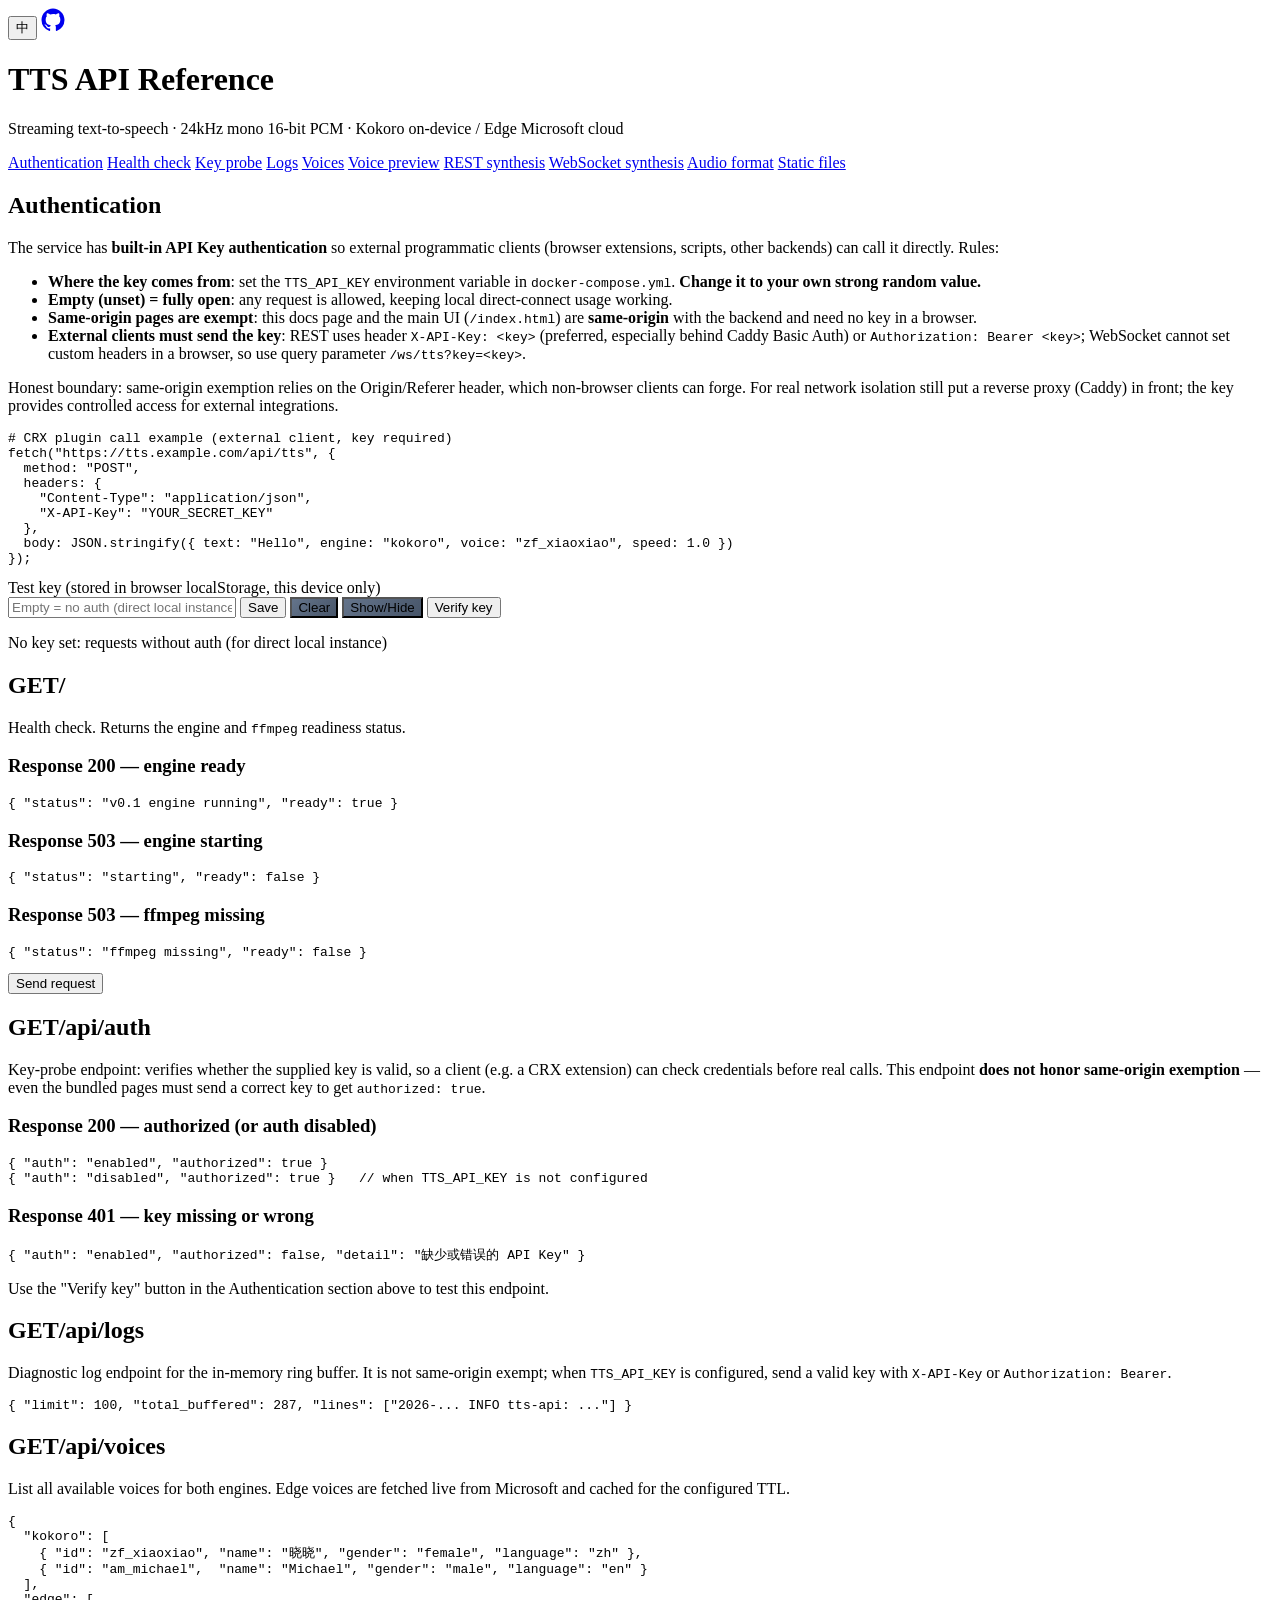
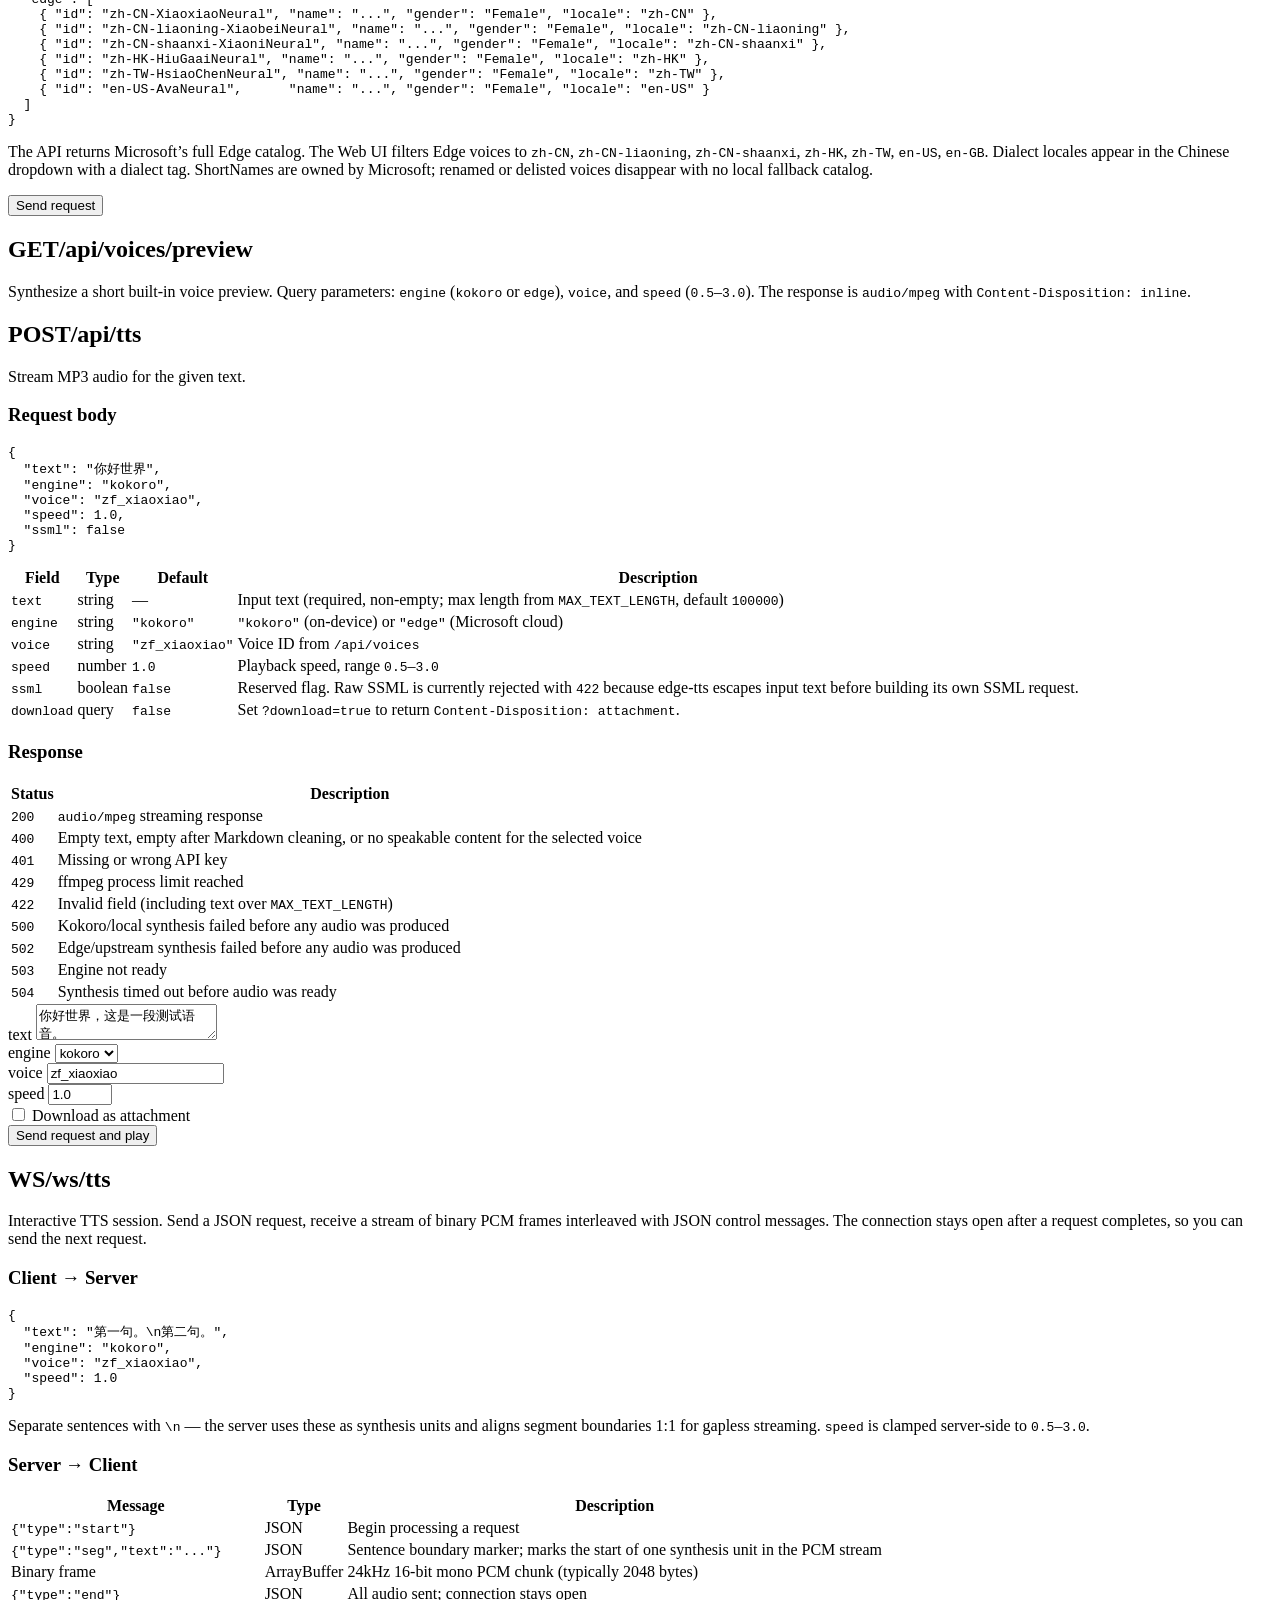
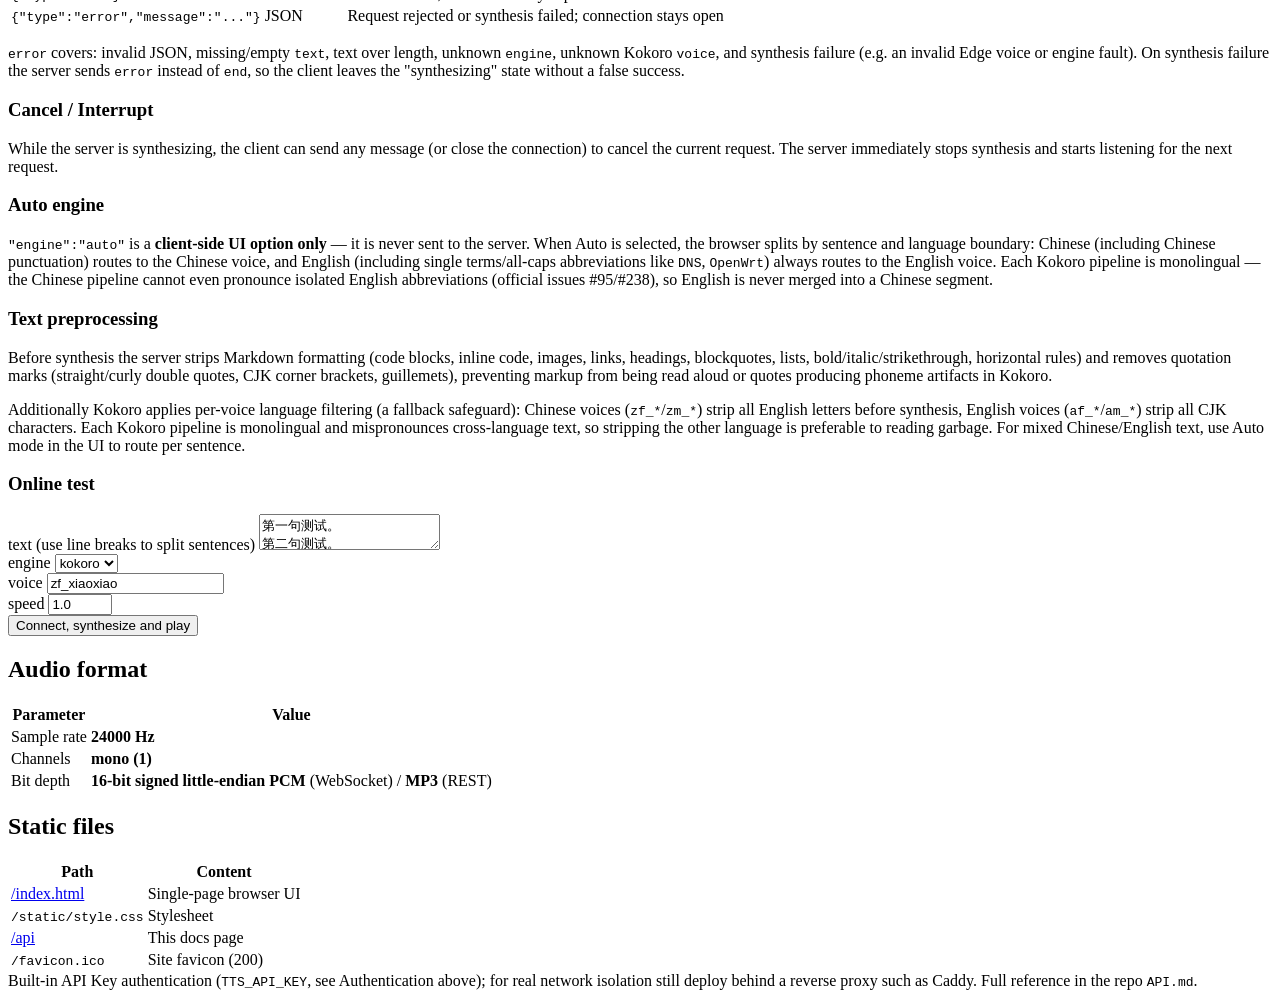
==== commit d0331e0a: "feat: full Chinese Edge voices, Auto dual preview, and hardening Integrates all work since the last " ====
--- a/api.html
+++ b/api.html
@@ -102,9 +102,14 @@
   ],
   "edge": [
     { "id": "zh-CN-XiaoxiaoNeural", "name": "...", "gender": "Female", "locale": "zh-CN" },
+    { "id": "zh-CN-liaoning-XiaobeiNeural", "name": "...", "gender": "Female", "locale": "zh-CN-liaoning" },
+    { "id": "zh-CN-shaanxi-XiaoniNeural", "name": "...", "gender": "Female", "locale": "zh-CN-shaanxi" },
+    { "id": "zh-HK-HiuGaaiNeural", "name": "...", "gender": "Female", "locale": "zh-HK" },
+    { "id": "zh-TW-HsiaoChenNeural", "name": "...", "gender": "Female", "locale": "zh-TW" },
     { "id": "en-US-AvaNeural",      "name": "...", "gender": "Female", "locale": "en-US" }
   ]
 }</code></pre>
+        <p data-i18n-html="voicesUiNote">The API returns Microsoft’s full Edge catalog. The Web UI filters Edge voices to <code>zh-CN</code>, <code>zh-CN-liaoning</code>, <code>zh-CN-shaanxi</code>, <code>zh-HK</code>, <code>zh-TW</code>, <code>en-US</code>, <code>en-GB</code>. Dialect locales appear in the Chinese dropdown with a dialect tag. ShortNames are owned by Microsoft; renamed or delisted voices disappear with no local fallback catalog.</p>
         <div class="tester">
             <div><button class="btn" onclick="testVoices()" data-i18n="btnSend">Send request</button></div>
             <div class="out" id="outVoices"></div>
@@ -295,6 +300,7 @@
         probeHint: "Use the \"Verify key\" button in the Authentication section above to test this endpoint.",
         logsDesc: "Diagnostic log endpoint for the in-memory ring buffer. It is not same-origin exempt; when <code>TTS_API_KEY</code> is configured, send a valid key with <code>X-API-Key</code> or <code>Authorization: Bearer</code>.",
         voicesDesc: "List all available voices for both engines. Edge voices are fetched live from Microsoft and cached for the configured TTL.",
+        voicesUiNote: "The API returns Microsoft’s full Edge catalog. The Web UI filters Edge voices to <code>zh-CN</code>, <code>zh-CN-liaoning</code>, <code>zh-CN-shaanxi</code>, <code>zh-HK</code>, <code>zh-TW</code>, <code>en-US</code>, <code>en-GB</code>. Dialect locales appear in the Chinese dropdown with a dialect tag. ShortNames are owned by Microsoft; renamed or delisted voices disappear with no local fallback catalog.",
         previewDesc: "Synthesize a short built-in voice preview. Query parameters: <code>engine</code> (<code>kokoro</code> or <code>edge</code>), <code>voice</code>, and <code>speed</code> (<code>0.5</code>–<code>3.0</code>). The response is <code>audio/mpeg</code> with <code>Content-Disposition: inline</code>.",
         ttsDesc: "Stream MP3 audio for the given text.",
         ttsReqBody: "Request body",
@@ -397,6 +403,7 @@
         probeHint: "用上方「鉴权密钥」区的「校验密钥」按钮即可测试此端点。",
         logsDesc: "内存环形缓冲区的诊断日志端点。此端点不走同源免密；配置 <code>TTS_API_KEY</code> 后，必须用 <code>X-API-Key</code> 或 <code>Authorization: Bearer</code> 携带有效密钥。",
         voicesDesc: "列出两种引擎的全部可用音色。Edge 音色实时从微软拉取，并按配置的 TTL 缓存。",
+        voicesUiNote: "本接口返回微软 Edge 全量目录。Web UI 仅展示 <code>zh-CN</code>、<code>zh-CN-liaoning</code>、<code>zh-CN-shaanxi</code>、<code>zh-HK</code>、<code>zh-TW</code>、<code>en-US</code>、<code>en-GB</code>。方言 locale 进入中文下拉并带方言标注。ShortName 归微软维护；上游改名或下架后本地无回退目录，对应音色会直接消失。",
         previewDesc: "合成一段内置短音色试听。查询参数：<code>engine</code>（<code>kokoro</code> 或 <code>edge</code>）、<code>voice</code>、<code>speed</code>（<code>0.5</code>–<code>3.0</code>）。响应为 <code>audio/mpeg</code>，并使用 <code>Content-Disposition: inline</code>。",
         ttsDesc: "为给定文本流式返回 MP3 音频。",
         ttsReqBody: "请求体",
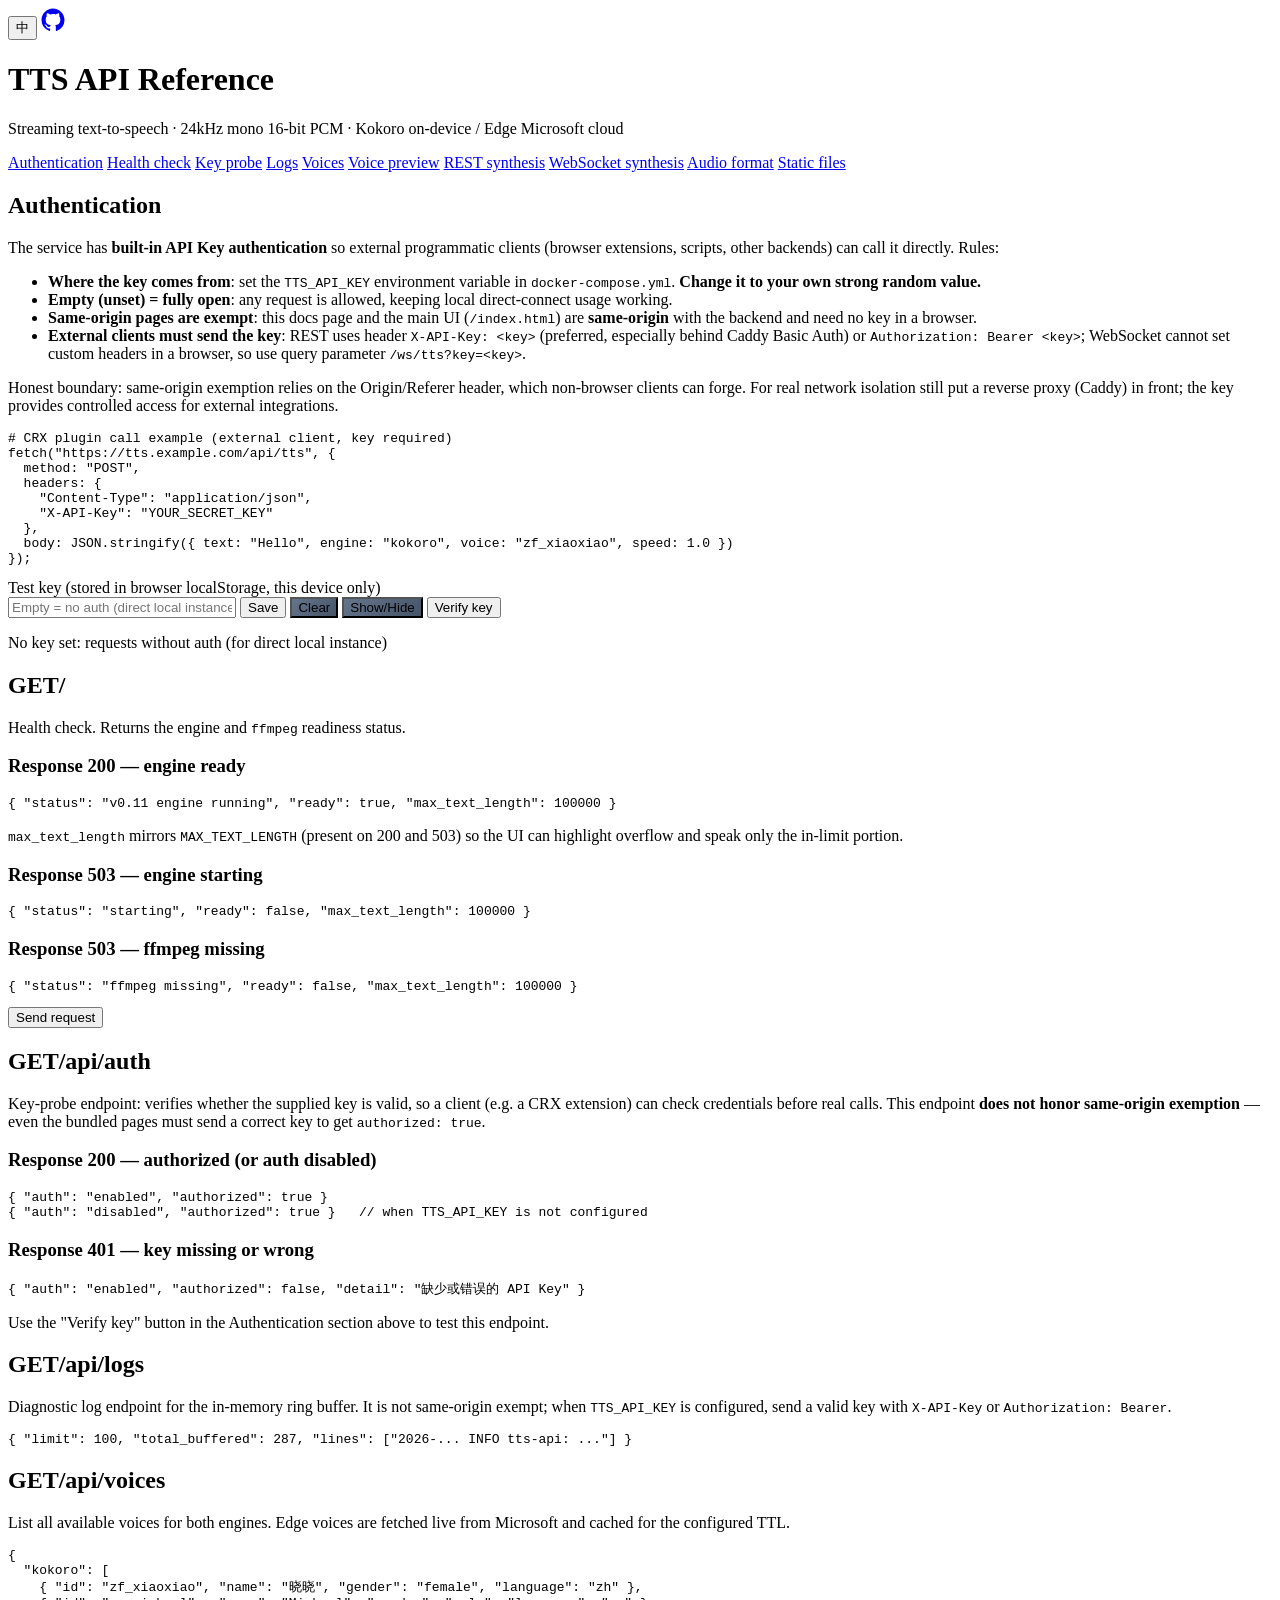
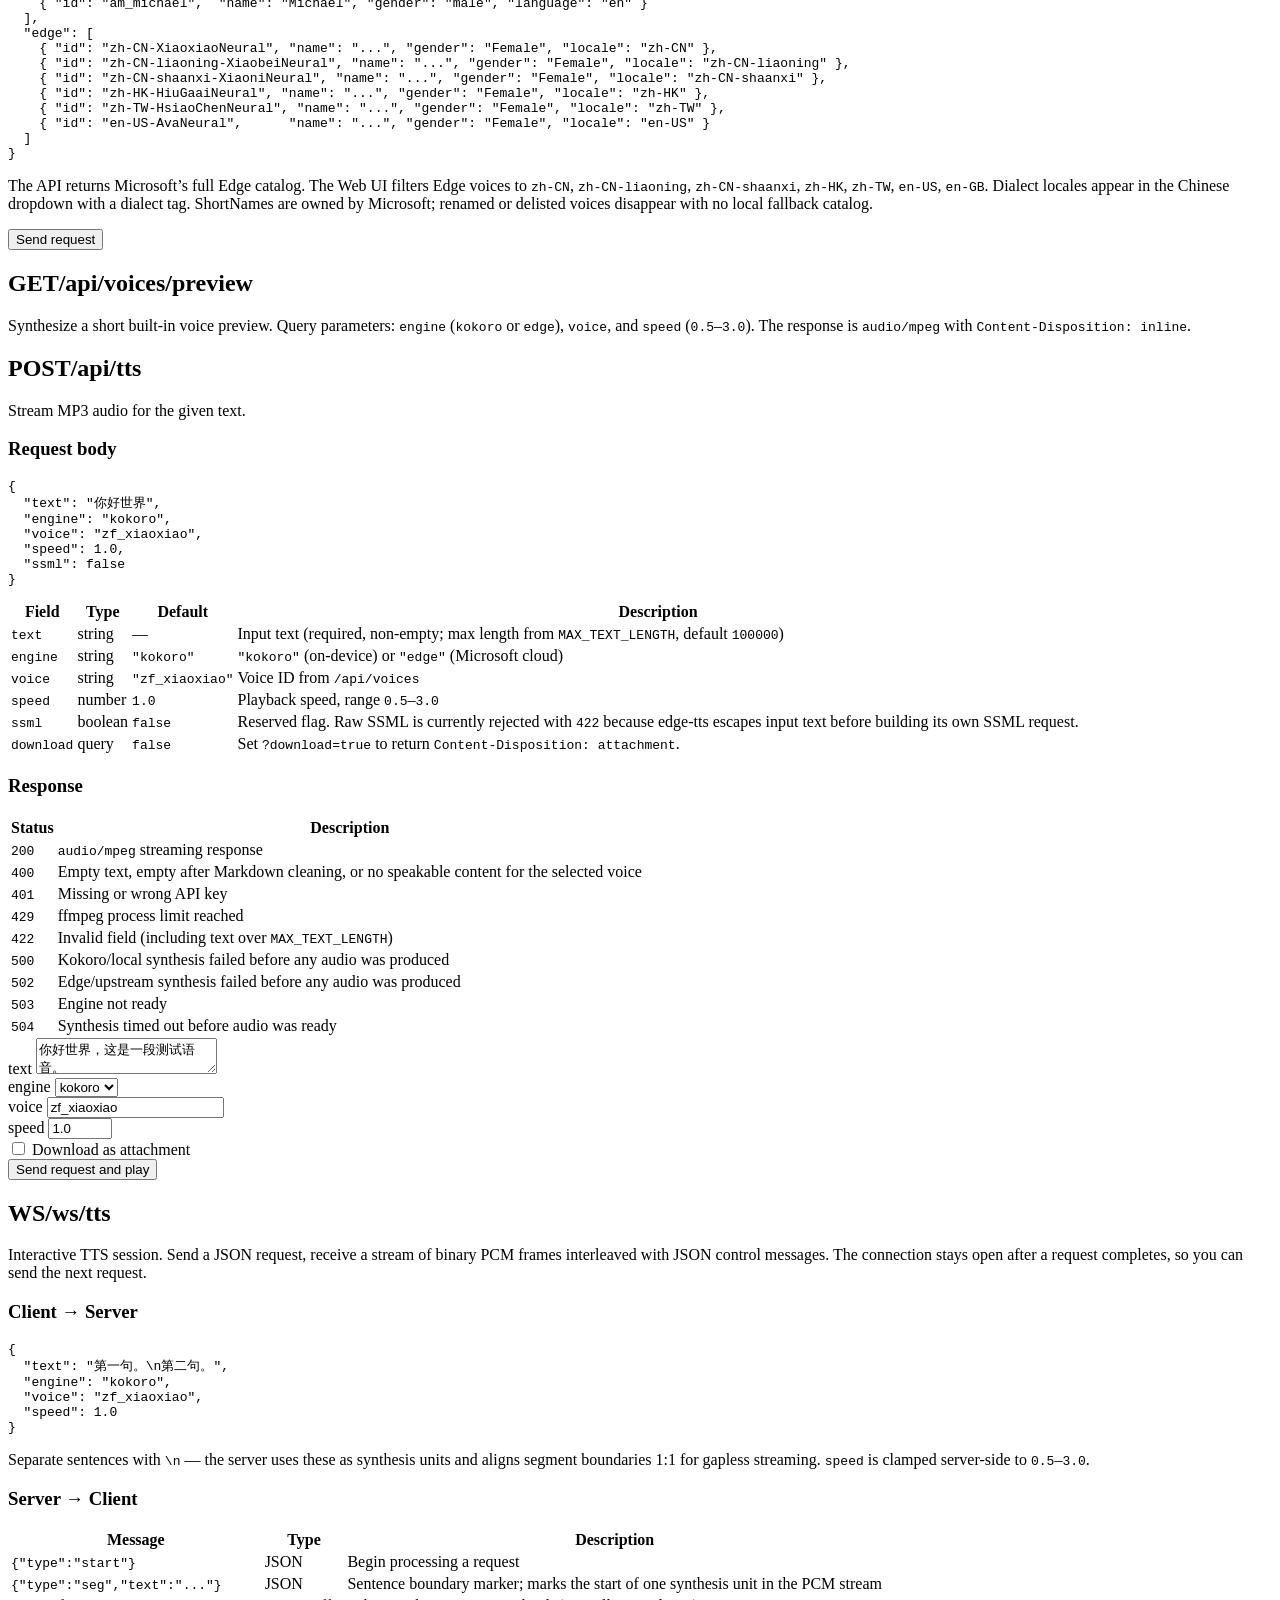
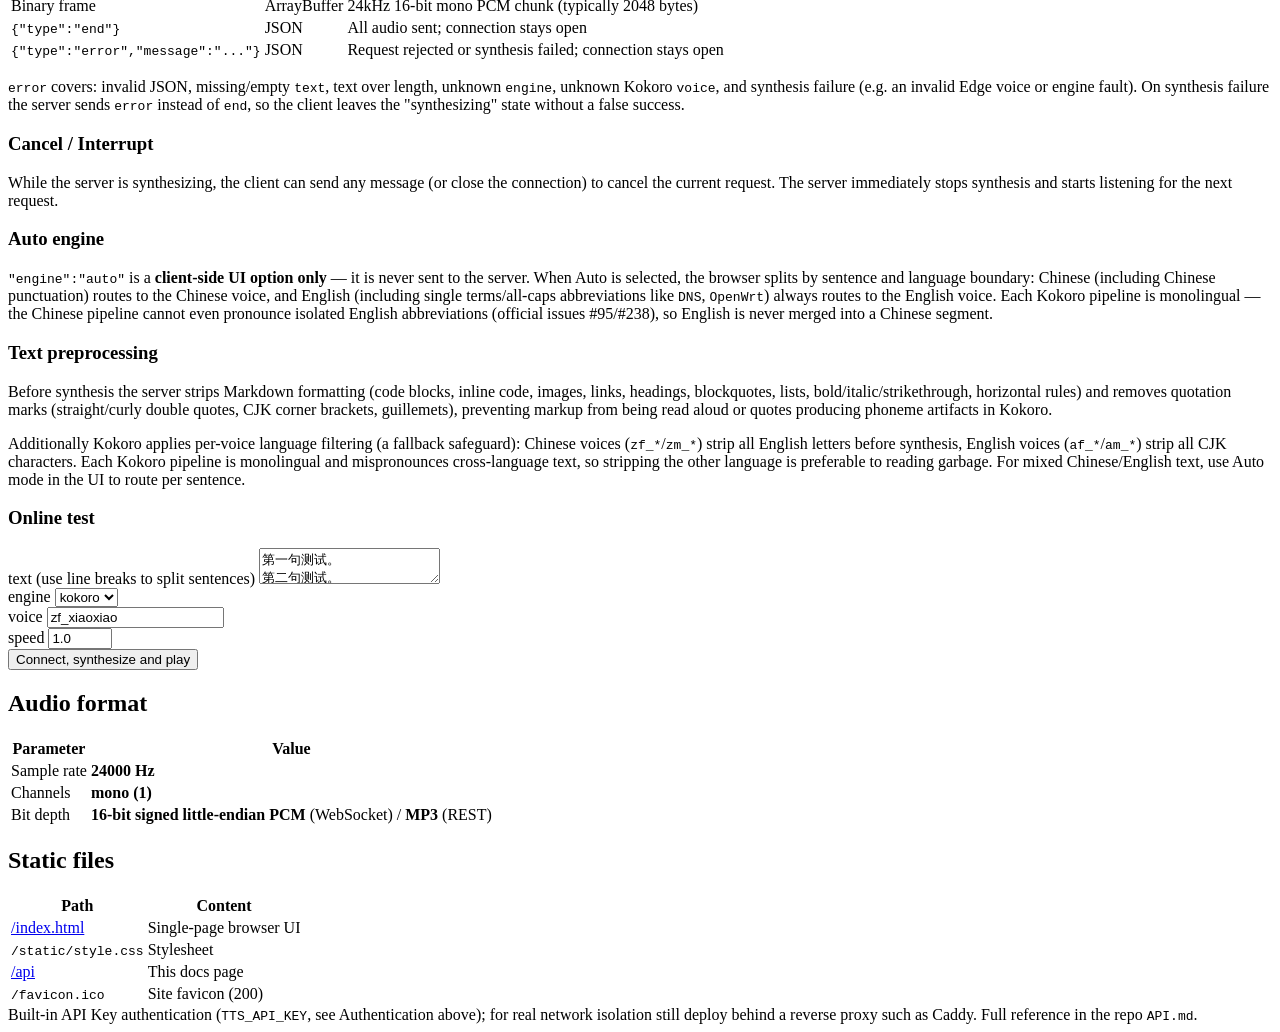
==== commit a1f003ec: "feat: v0.11 reliability hardening and multi-slot prefetch pipeline - Multi-slot prefetch pipeline (P" ====
--- a/api.html
+++ b/api.html
@@ -70,11 +70,12 @@
         <h2 id="health"><span class="method">GET</span><span class="path">/</span></h2>
         <p data-i18n-html="healthDesc">Health check. Returns the engine and <code>ffmpeg</code> readiness status.</p>
         <h3 data-i18n="healthResp200">Response 200 — engine ready</h3>
-        <pre><code>{ "status": "v0.1 engine running", "ready": true }</code></pre>
+        <pre><code>{ "status": "v0.11 engine running", "ready": true, "max_text_length": 100000 }</code></pre>
+        <p data-i18n-html="healthMaxTextNote"><code>max_text_length</code> mirrors <code>MAX_TEXT_LENGTH</code> (present on 200 and 503) so the UI can highlight overflow and speak only the in-limit portion.</p>
         <h3 data-i18n="healthResp503">Response 503 — engine starting</h3>
-        <pre><code>{ "status": "starting", "ready": false }</code></pre>
+        <pre><code>{ "status": "starting", "ready": false, "max_text_length": 100000 }</code></pre>
         <h3 data-i18n="healthRespFfmpeg">Response 503 — ffmpeg missing</h3>
-        <pre><code>{ "status": "ffmpeg missing", "ready": false }</code></pre>
+        <pre><code>{ "status": "ffmpeg missing", "ready": false, "max_text_length": 100000 }</code></pre>
         <div class="tester">
             <div><button class="btn" onclick="testHealth()" data-i18n="btnSend">Send request</button></div>
             <div class="out" id="outHealth"></div>
@@ -291,6 +292,7 @@
         btnSave: "Save", btnClear: "Clear", btnShowHide: "Show/Hide", btnVerify: "Verify key",
         btnSend: "Send request", btnSendPlay: "Send request and play", btnWsConnect: "Connect, synthesize and play",
         healthDesc: "Health check. Returns the engine and <code>ffmpeg</code> readiness status.",
+        healthMaxTextNote: "<code>max_text_length</code> mirrors <code>MAX_TEXT_LENGTH</code> (present on 200 and 503) so the UI can highlight overflow and speak only the in-limit portion.",
         healthResp200: "Response 200 — engine ready",
         healthResp503: "Response 503 — engine starting",
         healthRespFfmpeg: "Response 503 — ffmpeg missing",
@@ -394,6 +396,7 @@
         btnSave: "保存", btnClear: "清除", btnShowHide: "显示/隐藏", btnVerify: "校验密钥",
         btnSend: "发送请求", btnSendPlay: "发送请求并播放", btnWsConnect: "连接并合成播放",
         healthDesc: "健康检查，返回引擎与 <code>ffmpeg</code> 就绪状态。",
+        healthMaxTextNote: "<code>max_text_length</code> 与 <code>MAX_TEXT_LENGTH</code> 一致（200/503 均返回），供 UI 高亮超限段并只朗读未超出部分。",
         healthResp200: "响应 200 — 引擎就绪",
         healthResp503: "响应 503 — 引擎启动中",
         healthRespFfmpeg: "响应 503 — ffmpeg 缺失",
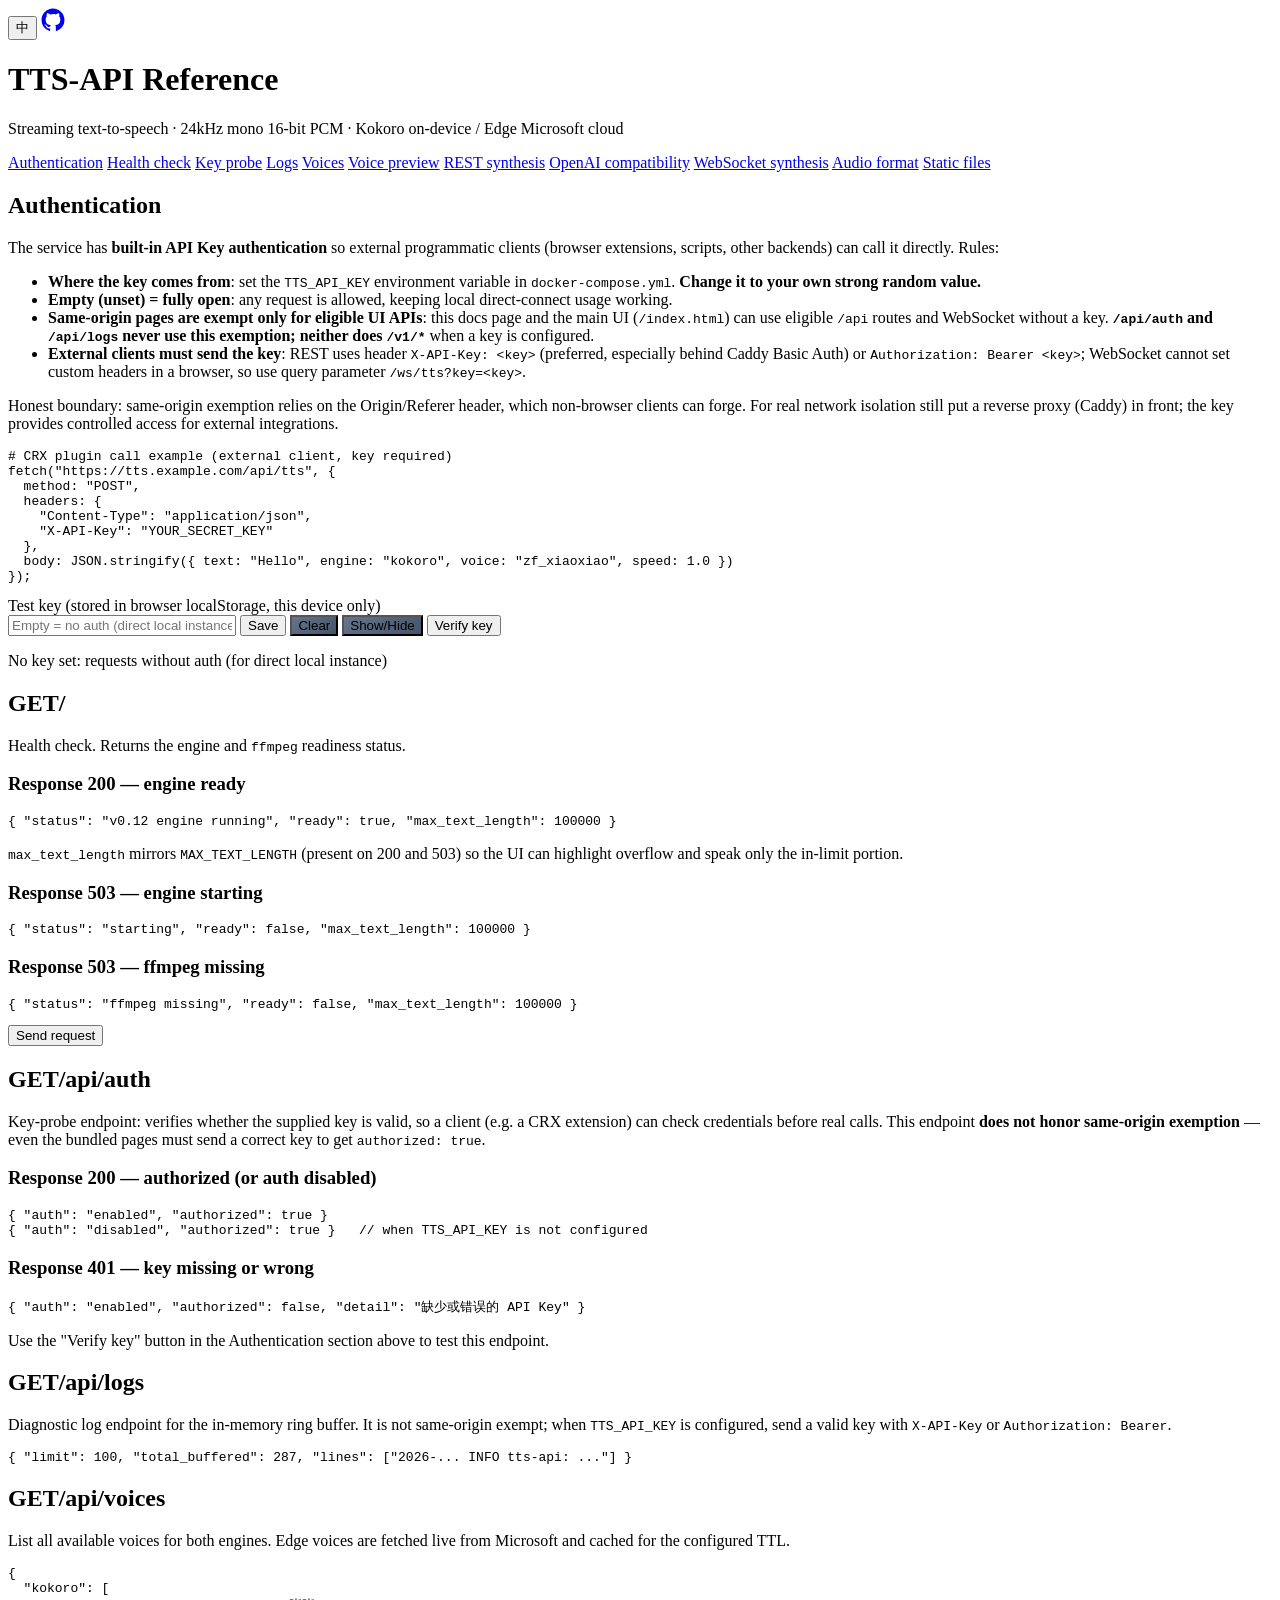
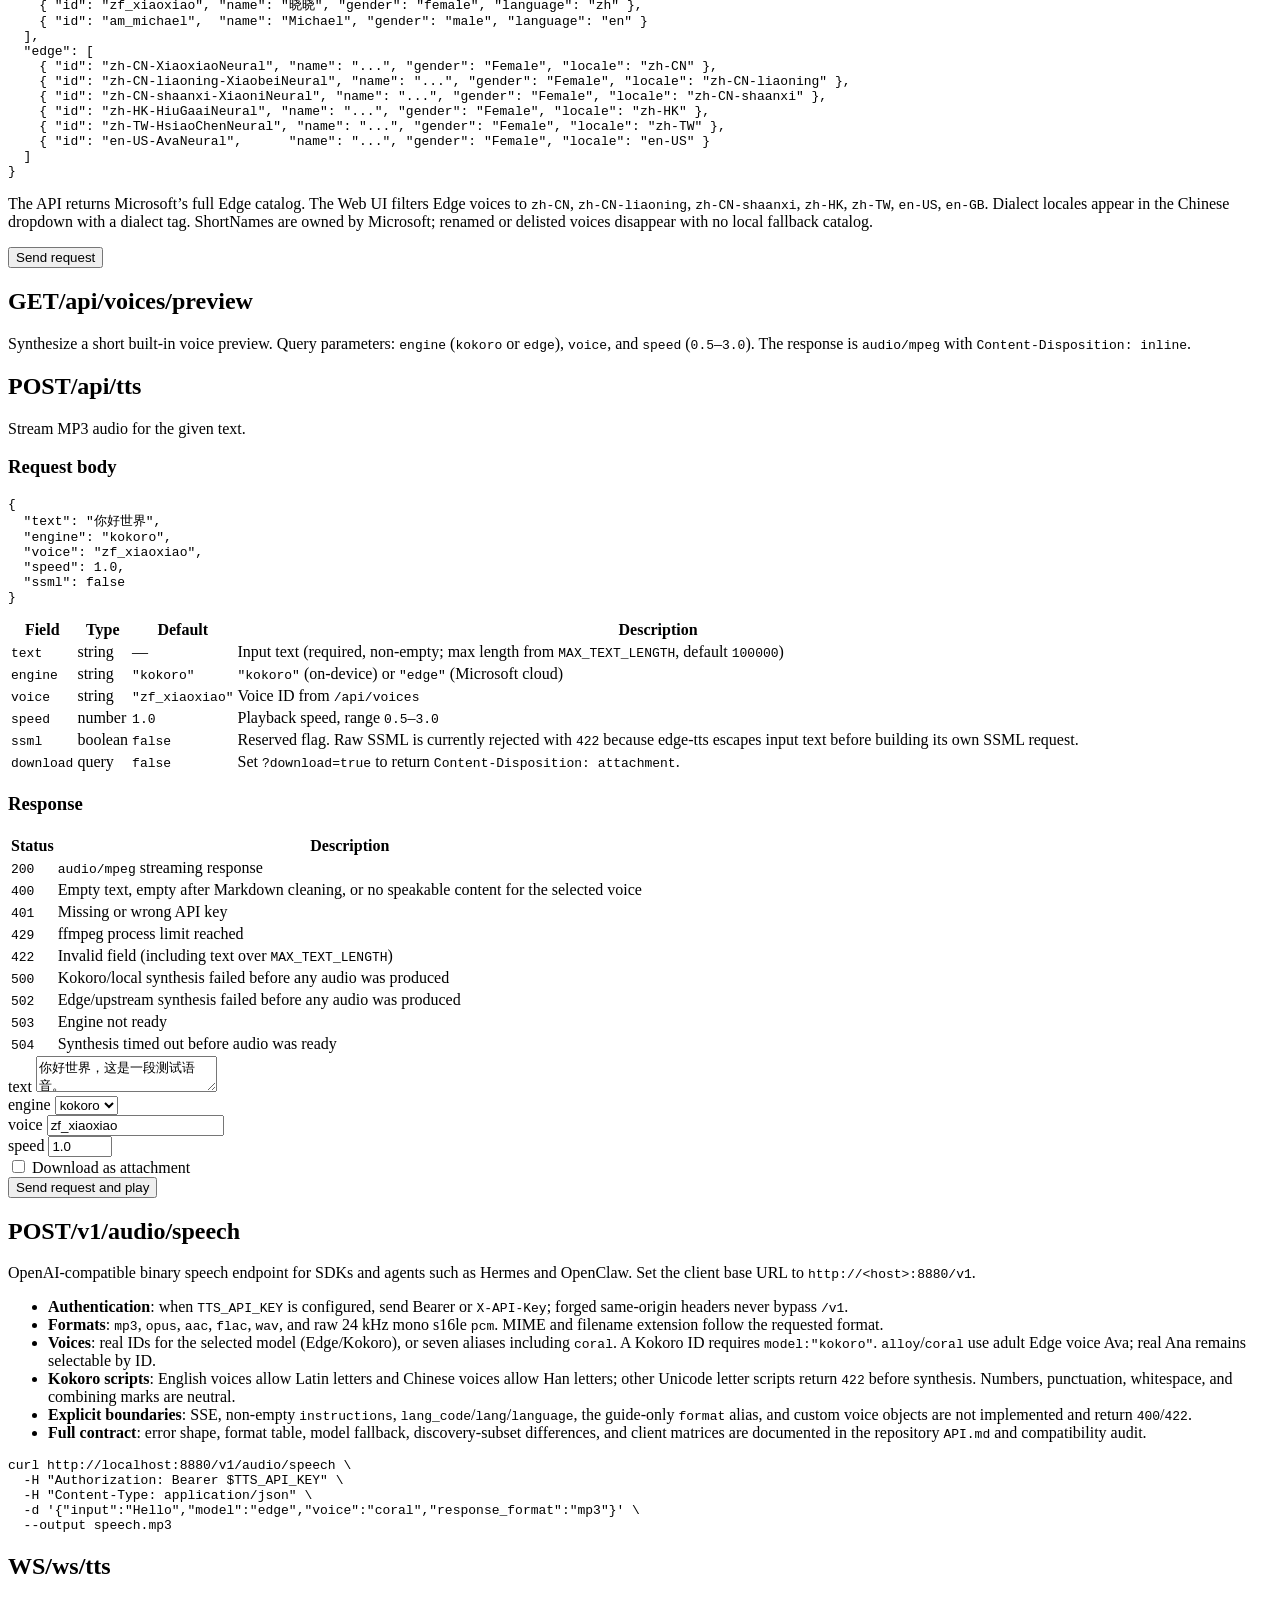
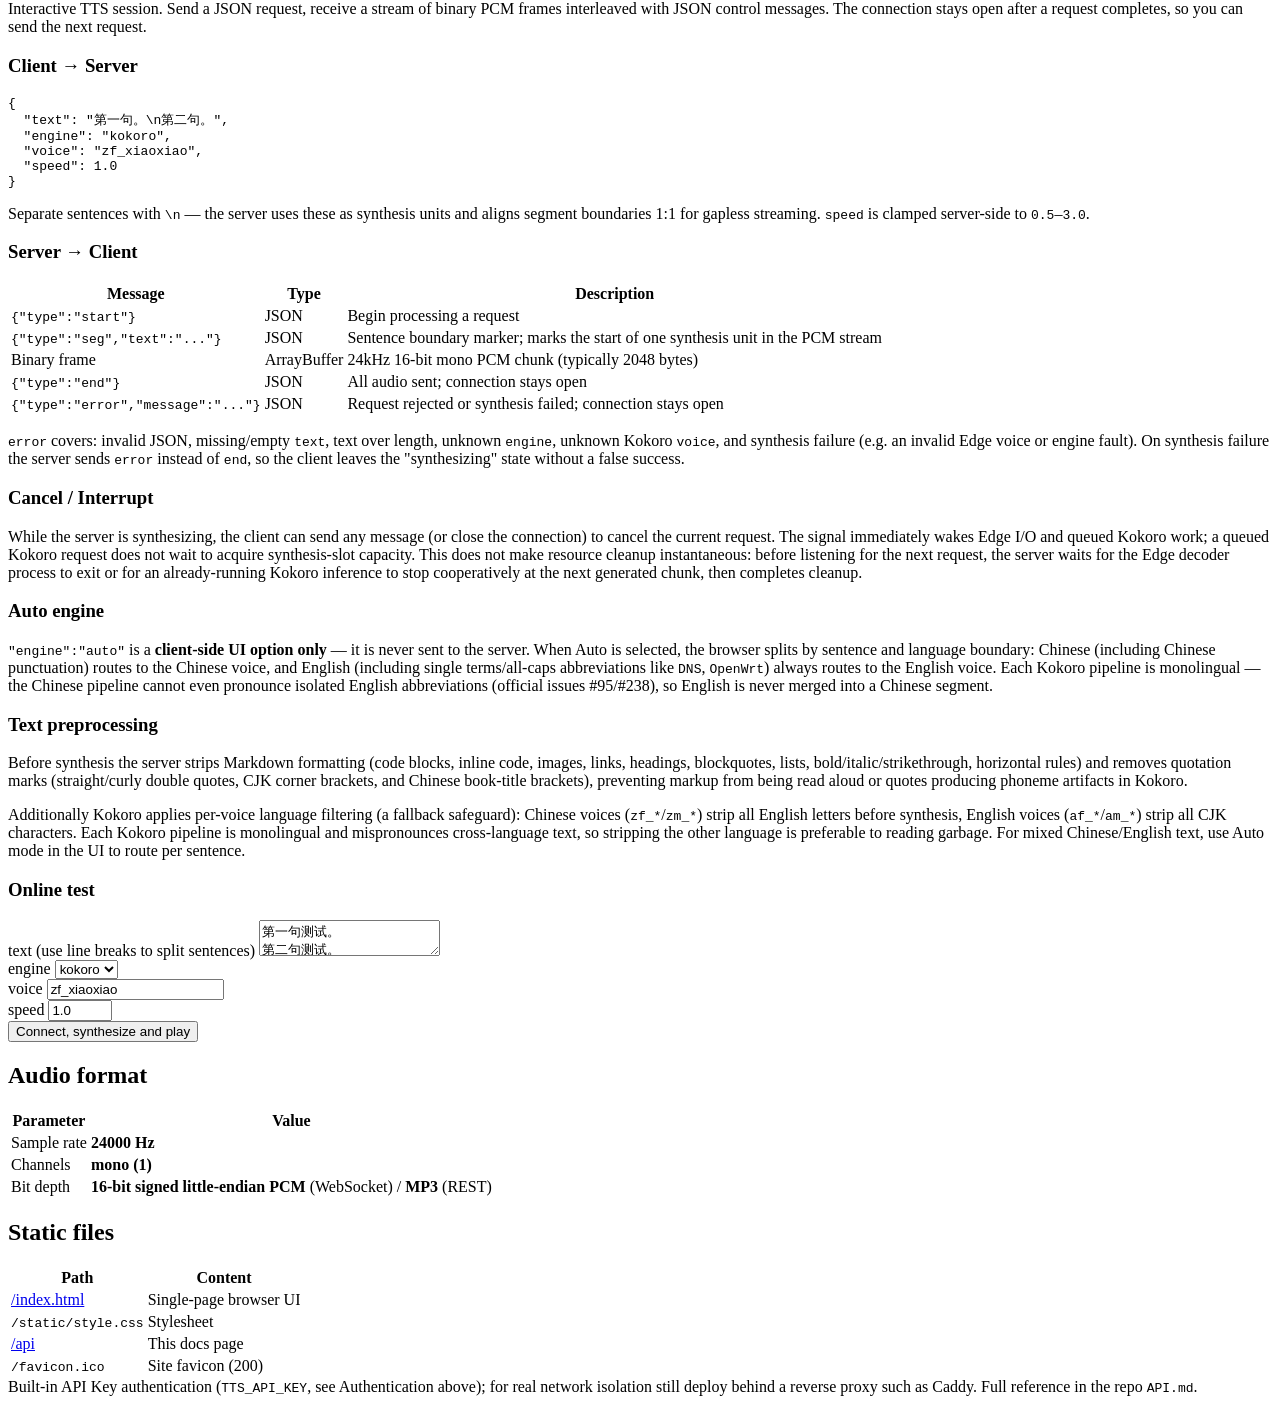
==== commit b218ecc0: "feat: v0.12 OpenAI compatibility layer and reliability hardening Major additions: - POST /v1/audio/s" ====
--- a/api.html
+++ b/api.html
@@ -3,7 +3,7 @@
 <head>
     <meta charset="UTF-8">
     <meta name="viewport" content="width=device-width, initial-scale=1.0">
-    <title id="docTitle">TTS API Reference</title>
+    <title id="docTitle">TTS-API Reference</title>
     <!-- 样式抽到共享 style.css，全部作用域限定在 body.api-doc 下 -->
     <link rel="stylesheet" href="/static/style.css">
     <link rel="icon" href="/favicon.ico">
@@ -18,7 +18,7 @@
                 </svg>
             </a>
         </div>
-        <h1 data-i18n="pageTitle">TTS API Reference</h1>
+        <h1 data-i18n="pageTitle">TTS-API Reference</h1>
         <p class="sub" data-i18n="sub">Streaming text-to-speech · 24kHz mono 16-bit PCM · Kokoro on-device / Edge Microsoft cloud</p>
 
         <div class="toc">
@@ -29,6 +29,7 @@
             <a href="#voices" data-i18n="tocVoices">Voices</a>
             <a href="#preview" data-i18n="tocPreview">Voice preview</a>
             <a href="#tts" data-i18n="tocTts">REST synthesis</a>
+            <a href="#openai" data-i18n="tocOpenAI">OpenAI compatibility</a>
             <a href="#ws" data-i18n="tocWs">WebSocket synthesis</a>
             <a href="#format" data-i18n="tocFormat">Audio format</a>
             <a href="#static" data-i18n="tocStatic">Static files</a>
@@ -39,7 +40,7 @@
         <ul>
             <li data-i18n-html="authLi1"><strong>Where the key comes from</strong>: set the <code>TTS_API_KEY</code> environment variable in <code>docker-compose.yml</code>. <strong>Change it to your own strong random value.</strong></li>
             <li data-i18n-html="authLi2"><strong>Empty (unset) = fully open</strong>: any request is allowed, keeping local direct-connect usage working.</li>
-            <li data-i18n-html="authLi3"><strong>Same-origin pages are exempt</strong>: this docs page and the main UI (<code>/index.html</code>) are <strong>same-origin</strong> with the backend and need no key in a browser.</li>
+            <li data-i18n-html="authLi3"><strong>Same-origin pages are exempt only for eligible UI APIs</strong>: this docs page and the main UI (<code>/index.html</code>) can use eligible <code>/api</code> routes and WebSocket without a key. <strong><code>/api/auth</code> and <code>/api/logs</code> never use this exemption; neither does <code>/v1/*</code></strong> when a key is configured.</li>
             <li data-i18n-html="authLi4"><strong>External clients must send the key</strong>: REST uses header <code>X-API-Key: &lt;key&gt;</code> (preferred, especially behind Caddy Basic Auth) or <code>Authorization: Bearer &lt;key&gt;</code>; WebSocket cannot set custom headers in a browser, so use query parameter <code>/ws/tts?key=&lt;key&gt;</code>.</li>
         </ul>
         <p class="hint" data-i18n="authHint">Honest boundary: same-origin exemption relies on the Origin/Referer header, which non-browser clients can forge. For real network isolation still put a reverse proxy (Caddy) in front; the key provides controlled access for external integrations.</p>
@@ -70,7 +71,7 @@
         <h2 id="health"><span class="method">GET</span><span class="path">/</span></h2>
         <p data-i18n-html="healthDesc">Health check. Returns the engine and <code>ffmpeg</code> readiness status.</p>
         <h3 data-i18n="healthResp200">Response 200 — engine ready</h3>
-        <pre><code>{ "status": "v0.11 engine running", "ready": true, "max_text_length": 100000 }</code></pre>
+        <pre><code>{ "status": "v0.12 engine running", "ready": true, "max_text_length": 100000 }</code></pre>
         <p data-i18n-html="healthMaxTextNote"><code>max_text_length</code> mirrors <code>MAX_TEXT_LENGTH</code> (present on 200 and 503) so the UI can highlight overflow and speak only the in-limit portion.</p>
         <h3 data-i18n="healthResp503">Response 503 — engine starting</h3>
         <pre><code>{ "status": "starting", "ready": false, "max_text_length": 100000 }</code></pre>
@@ -180,6 +181,22 @@
             <audio id="ttsAudio" controls hidden></audio>
         </div>
 
+        <h2 id="openai"><span class="method">POST</span><span class="path">/v1/audio/speech</span></h2>
+        <p data-i18n-html="openaiDesc">OpenAI-compatible binary speech endpoint for SDKs and agents such as Hermes and OpenClaw. Set the client base URL to <code>http://&lt;host&gt;:8880/v1</code>.</p>
+        <ul>
+            <li data-i18n-html="openaiAuth"><strong>Authentication</strong>: when <code>TTS_API_KEY</code> is configured, send Bearer or <code>X-API-Key</code>; forged same-origin headers never bypass <code>/v1</code>.</li>
+            <li data-i18n-html="openaiFormats"><strong>Formats</strong>: <code>mp3</code>, <code>opus</code>, <code>aac</code>, <code>flac</code>, <code>wav</code>, and raw 24 kHz mono s16le <code>pcm</code>. MIME and filename extension follow the requested format.</li>
+            <li data-i18n-html="openaiVoices"><strong>Voices</strong>: real IDs for the selected model (Edge/Kokoro), or seven aliases including <code>coral</code>. A Kokoro ID requires <code>model:"kokoro"</code>. <code>alloy</code>/<code>coral</code> use adult Edge voice Ava; real Ana remains selectable by ID.</li>
+            <li data-i18n-html="openaiKokoroScripts"><strong>Kokoro scripts</strong>: English voices allow Latin letters and Chinese voices allow Han letters; other Unicode letter scripts return <code>422</code> before synthesis. Numbers, punctuation, whitespace, and combining marks are neutral.</li>
+            <li data-i18n-html="openaiBoundaries"><strong>Explicit boundaries</strong>: SSE, non-empty <code>instructions</code>, <code>lang_code</code>/<code>lang</code>/<code>language</code>, the guide-only <code>format</code> alias, and custom voice objects are not implemented and return <code>400</code>/<code>422</code>.</li>
+            <li data-i18n-html="openaiMore"><strong>Full contract</strong>: error shape, format table, model fallback, discovery-subset differences, and client matrices are documented in the repository <code>API.md</code> and compatibility audit.</li>
+        </ul>
+        <pre><code>curl http://localhost:8880/v1/audio/speech \
+  -H "Authorization: Bearer $TTS_API_KEY" \
+  -H "Content-Type: application/json" \
+  -d '{"input":"Hello","model":"edge","voice":"coral","response_format":"mp3"}' \
+  --output speech.mp3</code></pre>
+
         <h2 id="ws"><span class="method">WS</span><span class="path">/ws/tts</span></h2>
         <p data-i18n="wsDesc">Interactive TTS session. Send a JSON request, receive a stream of binary PCM frames interleaved with JSON control messages. The connection stays open after a request completes, so you can send the next request.</p>
 
@@ -206,13 +223,13 @@
         <p data-i18n-html="wsErrorDesc"><code>error</code> covers: invalid JSON, missing/empty <code>text</code>, text over length, unknown <code>engine</code>, unknown Kokoro <code>voice</code>, and synthesis failure (e.g. an invalid Edge voice or engine fault). On synthesis failure the server sends <code>error</code> instead of <code>end</code>, so the client leaves the "synthesizing" state without a false success.</p>
 
         <h3 data-i18n="wsCancelTitle">Cancel / Interrupt</h3>
-        <p data-i18n="wsCancelDesc">While the server is synthesizing, the client can send any message (or close the connection) to cancel the current request. The server immediately stops synthesis and starts listening for the next request.</p>
+        <p data-i18n="wsCancelDesc">While the server is synthesizing, the client can send any message (or close the connection) to cancel the current request. The signal immediately wakes Edge I/O and queued Kokoro work; a queued Kokoro request does not wait to acquire synthesis-slot capacity. This does not make resource cleanup instantaneous: before listening for the next request, the server waits for the Edge decoder process to exit or for an already-running Kokoro inference to stop cooperatively at the next generated chunk, then completes cleanup.</p>
 
         <h3 data-i18n="wsAutoTitle">Auto engine</h3>
         <p data-i18n-html="wsAutoDesc"><code>"engine":"auto"</code> is a <strong>client-side UI option only</strong> — it is never sent to the server. When Auto is selected, the browser splits by sentence and language boundary: Chinese (including Chinese punctuation) routes to the Chinese voice, and English (including single terms/all-caps abbreviations like <code>DNS</code>, <code>OpenWrt</code>) always routes to the English voice. Each Kokoro pipeline is monolingual — the Chinese pipeline cannot even pronounce isolated English abbreviations (official issues #95/#238), so English is never merged into a Chinese segment.</p>
 
         <h3 data-i18n="wsPrepTitle">Text preprocessing</h3>
-        <p data-i18n="wsPrepDesc1">Before synthesis the server strips Markdown formatting (code blocks, inline code, images, links, headings, blockquotes, lists, bold/italic/strikethrough, horizontal rules) and removes quotation marks (straight/curly double quotes, CJK corner brackets, guillemets), preventing markup from being read aloud or quotes producing phoneme artifacts in Kokoro.</p>
+        <p data-i18n="wsPrepDesc1">Before synthesis the server strips Markdown formatting (code blocks, inline code, images, links, headings, blockquotes, lists, bold/italic/strikethrough, horizontal rules) and removes quotation marks (straight/curly double quotes, CJK corner brackets, and Chinese book-title brackets), preventing markup from being read aloud or quotes producing phoneme artifacts in Kokoro.</p>
         <p data-i18n-html="wsPrepDesc2">Additionally Kokoro applies per-voice language filtering (a fallback safeguard): Chinese voices (<code>zf_*</code>/<code>zm_*</code>) strip all English letters before synthesis, English voices (<code>af_*</code>/<code>am_*</code>) strip all CJK characters. Each Kokoro pipeline is monolingual and mispronounces cross-language text, so stripping the other language is preferable to reading garbage. For mixed Chinese/English text, use Auto mode in the UI to route per sentence.</p>
 
         <h3 data-i18n="wsTestTitle">Online test</h3>
@@ -272,18 +289,18 @@
 // ============================================================
 const I18N = {
     en: {
-        docTitle: "TTS API Reference",
-        pageTitle: "TTS API Reference",
+        docTitle: "TTS-API Reference",
+        pageTitle: "TTS-API Reference",
         sub: "Streaming text-to-speech · 24kHz mono 16-bit PCM · Kokoro on-device / Edge Microsoft cloud",
         tocAuth: "Authentication", tocHealth: "Health check", tocAuthProbe: "Key probe",
         tocLogs: "Logs", tocVoices: "Voices", tocPreview: "Voice preview",
-        tocTts: "REST synthesis", tocWs: "WebSocket synthesis",
+        tocTts: "REST synthesis", tocOpenAI: "OpenAI compatibility", tocWs: "WebSocket synthesis",
         tocFormat: "Audio format", tocStatic: "Static files",
         authTitle: "Authentication",
         authIntro: "The service has <strong>built-in API Key authentication</strong> so external programmatic clients (browser extensions, scripts, other backends) can call it directly. Rules:",
         authLi1: "<strong>Where the key comes from</strong>: set the <code>TTS_API_KEY</code> environment variable in <code>docker-compose.yml</code>. <strong>Change it to your own strong random value.</strong>",
         authLi2: "<strong>Empty (unset) = fully open</strong>: any request is allowed, keeping local direct-connect usage working.",
-        authLi3: "<strong>Same-origin pages are exempt</strong>: this docs page and the main UI (<code>/index.html</code>) are <strong>same-origin</strong> with the backend and need no key in a browser.",
+        authLi3: "<strong>Same-origin pages are exempt only for eligible UI APIs</strong>: this docs page and the main UI (<code>/index.html</code>) can use eligible <code>/api</code> routes and WebSocket without a key. <strong><code>/api/auth</code> and <code>/api/logs</code> never use this exemption; neither does <code>/v1/*</code></strong> when a key is configured.",
         authLi4: "<strong>External clients must send the key</strong>: REST uses header <code>X-API-Key: &lt;key&gt;</code> (preferred, especially behind Caddy Basic Auth) or <code>Authorization: Bearer &lt;key&gt;</code>; WebSocket cannot set custom headers in a browser, so use query parameter <code>/ws/tts?key=&lt;key&gt;</code>.",
         authHint: "Honest boundary: same-origin exemption relies on the Origin/Referer header, which non-browser clients can forge. For real network isolation still put a reverse proxy (Caddy) in front; the key provides controlled access for external integrations.",
         authCode: "# CRX plugin call example (external client, key required)\nfetch(\"https://tts.example.com/api/tts\", {\n  method: \"POST\",\n  headers: {\n    \"Content-Type\": \"application/json\",\n    \"X-API-Key\": \"YOUR_SECRET_KEY\"\n  },\n  body: JSON.stringify({ text: \"Hello\", engine: \"kokoro\", voice: \"zf_xiaoxiao\", speed: 1.0 })\n});",
@@ -326,6 +343,13 @@
         ttsResp503: "Engine not ready",
         ttsResp504: "Synthesis timed out before audio was ready",
         ttsDownloadLabel: "Download as attachment",
+        openaiDesc: "OpenAI-compatible binary speech endpoint for SDKs and agents such as Hermes and OpenClaw. Set the client base URL to <code>http://&lt;host&gt;:8880/v1</code>.",
+        openaiAuth: "<strong>Authentication</strong>: when <code>TTS_API_KEY</code> is configured, send Bearer or <code>X-API-Key</code>; forged same-origin headers never bypass <code>/v1</code>.",
+        openaiFormats: "<strong>Formats</strong>: <code>mp3</code>, <code>opus</code>, <code>aac</code>, <code>flac</code>, <code>wav</code>, and raw 24 kHz mono s16le <code>pcm</code>. MIME and filename extension follow the requested format.",
+        openaiVoices: "<strong>Voices</strong>: real IDs for the selected model (Edge/Kokoro), or seven aliases including <code>coral</code>. A Kokoro ID requires <code>model:&quot;kokoro&quot;</code>. <code>alloy</code>/<code>coral</code> use adult Edge voice Ava; real Ana remains selectable by ID.",
+        openaiKokoroScripts: "<strong>Kokoro scripts</strong>: English voices allow Latin letters and Chinese voices allow Han letters; other Unicode letter scripts return <code>422</code> before synthesis. Numbers, punctuation, whitespace, and combining marks are neutral.",
+        openaiBoundaries: "<strong>Explicit boundaries</strong>: SSE, non-empty <code>instructions</code>, <code>lang_code</code>/<code>lang</code>/<code>language</code>, the guide-only <code>format</code> alias, and custom voice objects are not implemented and return <code>400</code>/<code>422</code>.",
+        openaiMore: "<strong>Full contract</strong>: error shape, format table, model fallback, discovery-subset differences, and client matrices are documented in the repository <code>API.md</code> and compatibility audit.",
         wsDesc: "Interactive TTS session. Send a JSON request, receive a stream of binary PCM frames interleaved with JSON control messages. The connection stays open after a request completes, so you can send the next request.",
         wsC2S: "Client → Server",
         wsC2SNote: "Separate sentences with <code>\\n</code> — the server uses these as synthesis units and aligns segment boundaries 1:1 for gapless streaming. <code>speed</code> is clamped server-side to <code>0.5</code>–<code>3.0</code>.",
@@ -338,11 +362,11 @@
         wsMsgError: "Request rejected or synthesis failed; connection stays open",
         wsErrorDesc: "<code>error</code> covers: invalid JSON, missing/empty <code>text</code>, text over length, unknown <code>engine</code>, unknown Kokoro <code>voice</code>, and synthesis failure (e.g. an invalid Edge voice or engine fault). On synthesis failure the server sends <code>error</code> instead of <code>end</code>, so the client leaves the \"synthesizing\" state without a false success.",
         wsCancelTitle: "Cancel / Interrupt",
-        wsCancelDesc: "While the server is synthesizing, the client can send any message (or close the connection) to cancel the current request. The server immediately stops synthesis and starts listening for the next request.",
+        wsCancelDesc: "While the server is synthesizing, the client can send any message (or close the connection) to cancel the current request. The signal immediately wakes Edge I/O and queued Kokoro work; a queued Kokoro request does not wait to acquire synthesis-slot capacity. This does not make resource cleanup instantaneous: before listening for the next request, the server waits for the Edge decoder process to exit or for an already-running Kokoro inference to stop cooperatively at the next generated chunk, then completes cleanup.",
         wsAutoTitle: "Auto engine",
         wsAutoDesc: "<code>\"engine\":\"auto\"</code> is a <strong>client-side UI option only</strong> — it is never sent to the server. When Auto is selected, the browser splits by sentence and language boundary: Chinese (including Chinese punctuation) routes to the Chinese voice, and English (including single terms/all-caps abbreviations like <code>DNS</code>, <code>OpenWrt</code>) always routes to the English voice. Each Kokoro pipeline is monolingual — the Chinese pipeline cannot even pronounce isolated English abbreviations (official issues #95/#238), so English is never merged into a Chinese segment.",
         wsPrepTitle: "Text preprocessing",
-        wsPrepDesc1: "Before synthesis the server strips Markdown formatting (code blocks, inline code, images, links, headings, blockquotes, lists, bold/italic/strikethrough, horizontal rules) and removes quotation marks (straight/curly double quotes, CJK corner brackets, guillemets), preventing markup from being read aloud or quotes producing phoneme artifacts in Kokoro.",
+        wsPrepDesc1: "Before synthesis the server strips Markdown formatting (code blocks, inline code, images, links, headings, blockquotes, lists, bold/italic/strikethrough, horizontal rules) and removes quotation marks (straight/curly double quotes, CJK corner brackets, and Chinese book-title brackets), preventing markup from being read aloud or quotes producing phoneme artifacts in Kokoro.",
         wsPrepDesc2: "Additionally Kokoro applies per-voice language filtering (a fallback safeguard): Chinese voices (<code>zf_*</code>/<code>zm_*</code>) strip all English letters before synthesis, English voices (<code>af_*</code>/<code>am_*</code>) strip all CJK characters. Each Kokoro pipeline is monolingual and mispronounces cross-language text, so stripping the other language is preferable to reading garbage. For mixed Chinese/English text, use Auto mode in the UI to route per sentence.",
         wsTestTitle: "Online test",
         wsTextLabel: "text (use line breaks to split sentences)",
@@ -376,18 +400,18 @@
         outPlaceholder: "Response will appear here…",
     },
     zh: {
-        docTitle: "TTS API 文档",
-        pageTitle: "TTS API 文档",
+        docTitle: "TTS-API 文档",
+        pageTitle: "TTS-API 文档",
         sub: "流式文本转语音服务 · 24kHz 单声道 16-bit PCM · Kokoro 本机合成 / Edge 微软在线",
         tocAuth: "鉴权密钥", tocHealth: "健康检查", tocAuthProbe: "密钥探测",
         tocLogs: "日志", tocVoices: "音色列表", tocPreview: "音色试听",
-        tocTts: "REST 合成", tocWs: "WebSocket 合成",
+        tocTts: "REST 合成", tocOpenAI: "OpenAI 兼容层", tocWs: "WebSocket 合成",
         tocFormat: "音频格式", tocStatic: "静态资源",
         authTitle: "鉴权密钥",
         authIntro: "本服务<strong>内置 API Key 鉴权</strong>，用于让外部程序化客户端（如浏览器扩展 CRX、脚本、其他后端）合法接入。规则：",
         authLi1: "<strong>密钥从哪来</strong>：在 <code>docker-compose.yml</code> 的 <code>TTS_API_KEY</code> 环境变量中配置，<strong>请自行改成你自己的强随机值</strong>。",
         authLi2: "<strong>未配置（留空）= 完全开放</strong>：兼容本地直连，任意请求放行。",
-        authLi3: "<strong>自有页面免密</strong>：本文档页与主 UI（<code>/index.html</code>）与后端<strong>同源</strong>，浏览器直接使用时无需密钥。",
+        authLi3: "<strong>仅符合条件的 UI 接口可同源免密</strong>：本文档页与主 UI（<code>/index.html</code>）可免密使用符合条件的 <code>/api</code> 路由与 WebSocket；配置密钥后，<strong><code>/api/auth</code>、<code>/api/logs</code> 与 <code>/v1/*</code> 均不使用该豁免</strong>。",
         authLi4: "<strong>外部客户端需带密钥</strong>：REST 优先用请求头 <code>X-API-Key: &lt;密钥&gt;</code>（尤其适合 Caddy Basic Auth 前置场景），也支持 <code>Authorization: Bearer &lt;密钥&gt;</code>；WebSocket 浏览器无法设自定义头，用查询参数 <code>/ws/tts?key=&lt;密钥&gt;</code>。",
         authHint: "诚实边界：同源免密基于 Origin/Referer 头，非浏览器客户端可伪造。真正的网络隔离仍建议由反向代理（Caddy）兜底；此处密钥用于为外部集成提供受控接入能力。",
         authCode: "# CRX 插件调用示例（外部客户端，需带密钥）\nfetch(\"https://tts.example.com/api/tts\", {\n  method: \"POST\",\n  headers: {\n    \"Content-Type\": \"application/json\",\n    \"X-API-Key\": \"YOUR_SECRET_KEY\"\n  },\n  body: JSON.stringify({ text: \"你好\", engine: \"kokoro\", voice: \"zf_xiaoxiao\", speed: 1.0 })\n});",
@@ -430,6 +454,13 @@
         ttsResp503: "引擎未就绪",
         ttsResp504: "首段音频就绪前合成超时",
         ttsDownloadLabel: "作为附件下载",
+        openaiDesc: "供 OpenAI SDK、Hermes、OpenClaw 等客户端使用的二进制语音兼容端点。将客户端 base URL 设为 <code>http://&lt;host&gt;:8880/v1</code>。",
+        openaiAuth: "<strong>鉴权</strong>：配置 <code>TTS_API_KEY</code> 后必须发送 Bearer 或 <code>X-API-Key</code>；伪造同源头也不能绕过 <code>/v1</code>。",
+        openaiFormats: "<strong>格式</strong>：<code>mp3</code>、<code>opus</code>、<code>aac</code>、<code>flac</code>、<code>wav</code>，以及 raw 24 kHz 单声道 s16le <code>pcm</code>；MIME 与文件扩展名跟随请求格式。",
+        openaiVoices: "<strong>音色</strong>：所选 model 对应引擎的真实 ID，或包括 <code>coral</code> 在内的七个别名。Kokoro ID 必须同时显式设置 <code>model:&quot;kokoro&quot;</code>。<code>alloy</code>/<code>coral</code> 使用成年 Edge 女声 Ava；真实 Ana 仍可按 ID 手选。",
+        openaiKokoroScripts: "<strong>Kokoro 脚本</strong>：英文音色只允许 Latin 字母，中文音色只允许 Han 汉字；其他 Unicode 字母脚本在合成前返回 <code>422</code>。数字、标点、空白和组合附加符号不决定脚本。",
+        openaiBoundaries: "<strong>明确边界</strong>：SSE、非空 <code>instructions</code>、<code>lang_code</code>/<code>lang</code>/<code>language</code>、仅见于指南示例的 <code>format</code> 别名与 custom voice 对象尚未实现，会返回 <code>400</code>/<code>422</code>。",
+        openaiMore: "<strong>完整契约</strong>：错误形状、格式表、model 回退、发现接口子集差异与客户端矩阵见仓库 <code>API.md</code> 和兼容性审计文档。",
         wsDesc: "交互式 TTS 会话。发送 JSON 请求，接收二进制 PCM 帧与 JSON 控制消息交错的流。连接在一次请求完成后保持打开，可继续发下一个请求。",
         wsC2S: "客户端 → 服务端",
         wsC2SNote: "用 <code>\\n</code> 分隔句子——服务端以此为合成单元，段边界 1:1 对齐，实现无缝流式播放。<code>speed</code> 服务端会钳制到 <code>0.5</code>–<code>3.0</code>。",
@@ -442,7 +473,7 @@
         wsMsgError: "请求被拒或合成失败，连接保持打开",
         wsErrorDesc: "<code>error</code> 覆盖：非法 JSON、缺失/空 <code>text</code>、文本超长、未知 <code>engine</code>、未知 Kokoro <code>voice</code>、合成失败（如非法 Edge 音色或引擎故障）。合成失败时服务端发 <code>error</code> 而非 <code>end</code>，客户端据此脱离「合成中」状态，不伪装成功。",
         wsCancelTitle: "取消 / 打断",
-        wsCancelDesc: "合成期间，客户端发送任意消息（或关闭连接）即可取消当前请求。服务端立即停止合成并开始监听下一个请求。",
+        wsCancelDesc: "合成期间，客户端发送任意消息（或关闭连接）即可取消当前请求。该信号会立即唤醒 Edge I/O 与排队中的 Kokoro 请求；排队请求无需等到取得合成槽位。这不表示资源回收也瞬间完成：服务端仍会等待 Edge 解码器进程退出，或等待已运行的 Kokoro 推理在下一个生成块边界协作停止并完成清理，然后才开始监听下一请求。",
         wsAutoTitle: "Auto 引擎",
         wsAutoDesc: "<code>\"engine\":\"auto\"</code> 是<strong>纯前端 UI 选项</strong>，从不发往服务端。选中 Auto 时，浏览器按句与语言边界切分：中文（含中文标点）路由到中文音色，英文（含单个术语/全大写缩写如 <code>DNS</code>、<code>OpenWrt</code>）一律路由到英文音色。Kokoro 每个 pipeline 单语言，中文 pipeline 连孤立英文缩写都读不出（官方 issue #95/#238），故绝不把英文合并进中文段。",
         wsPrepTitle: "文本预处理",
